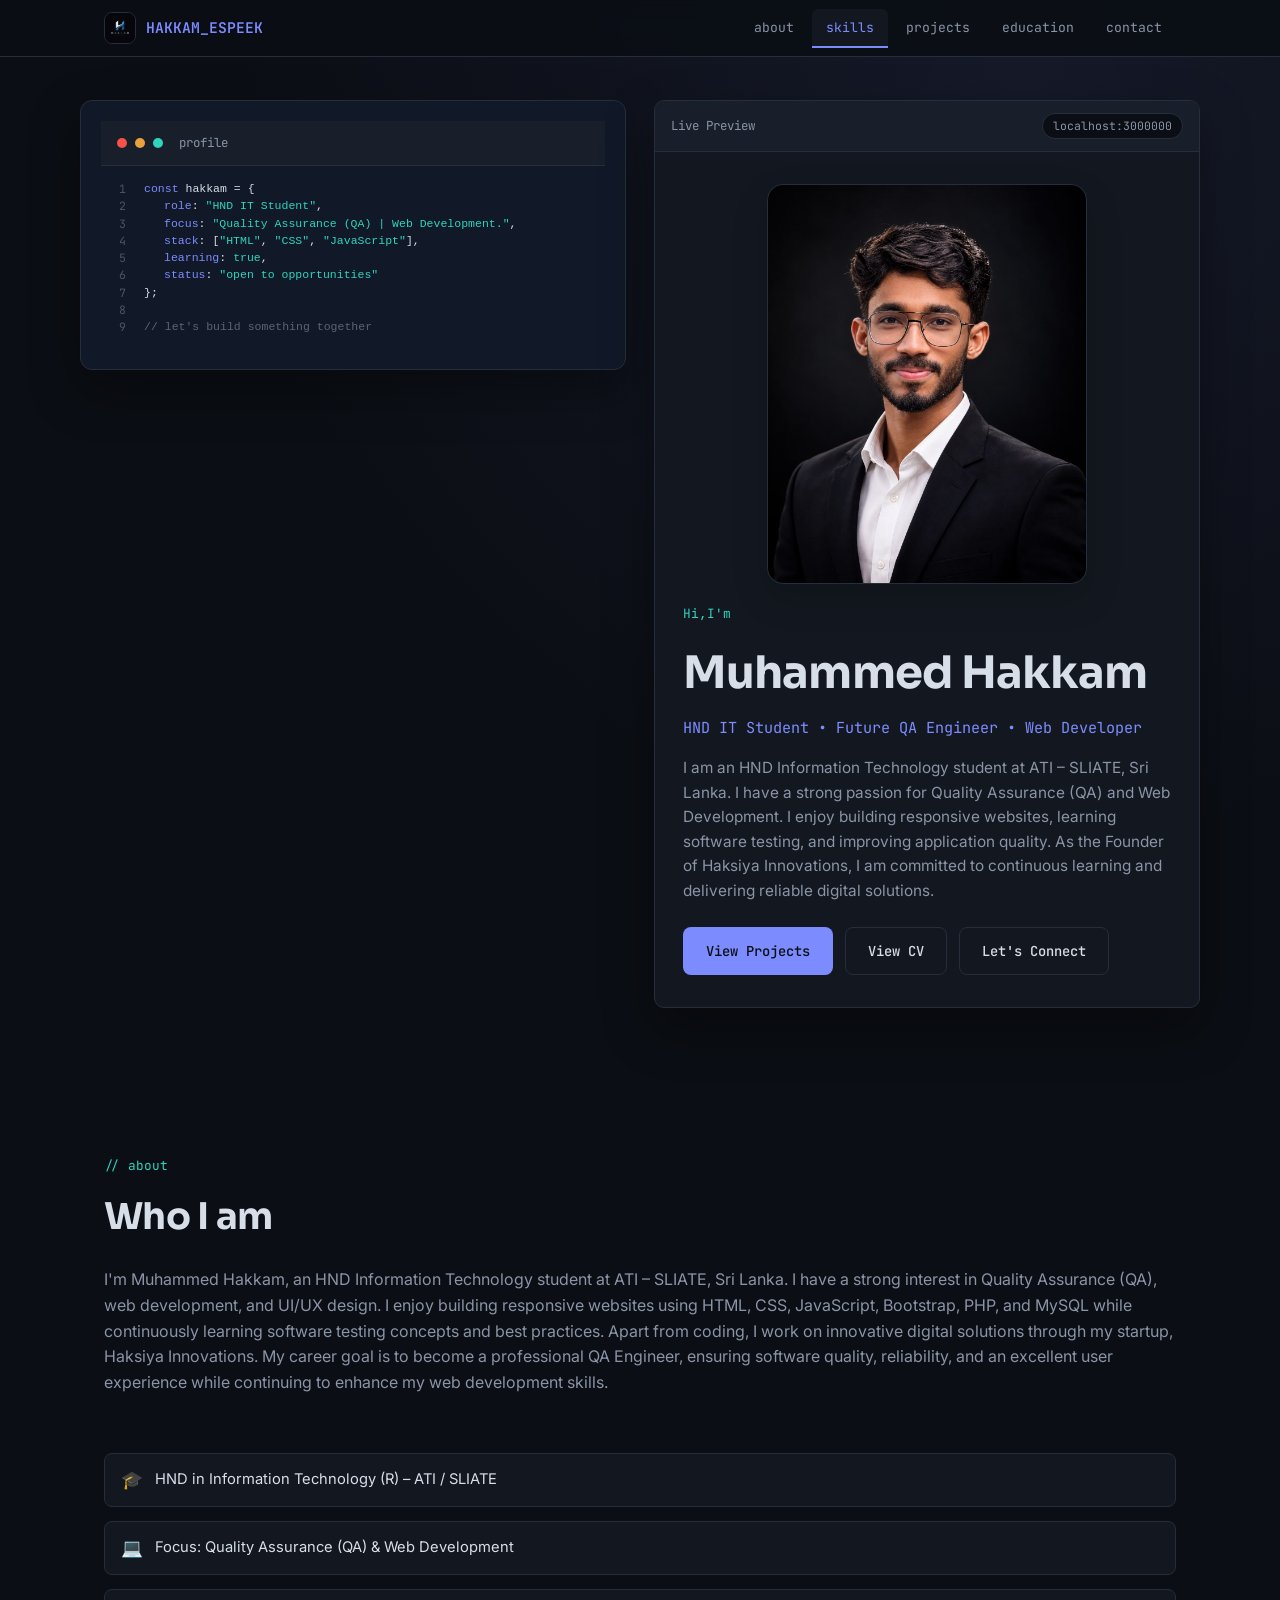
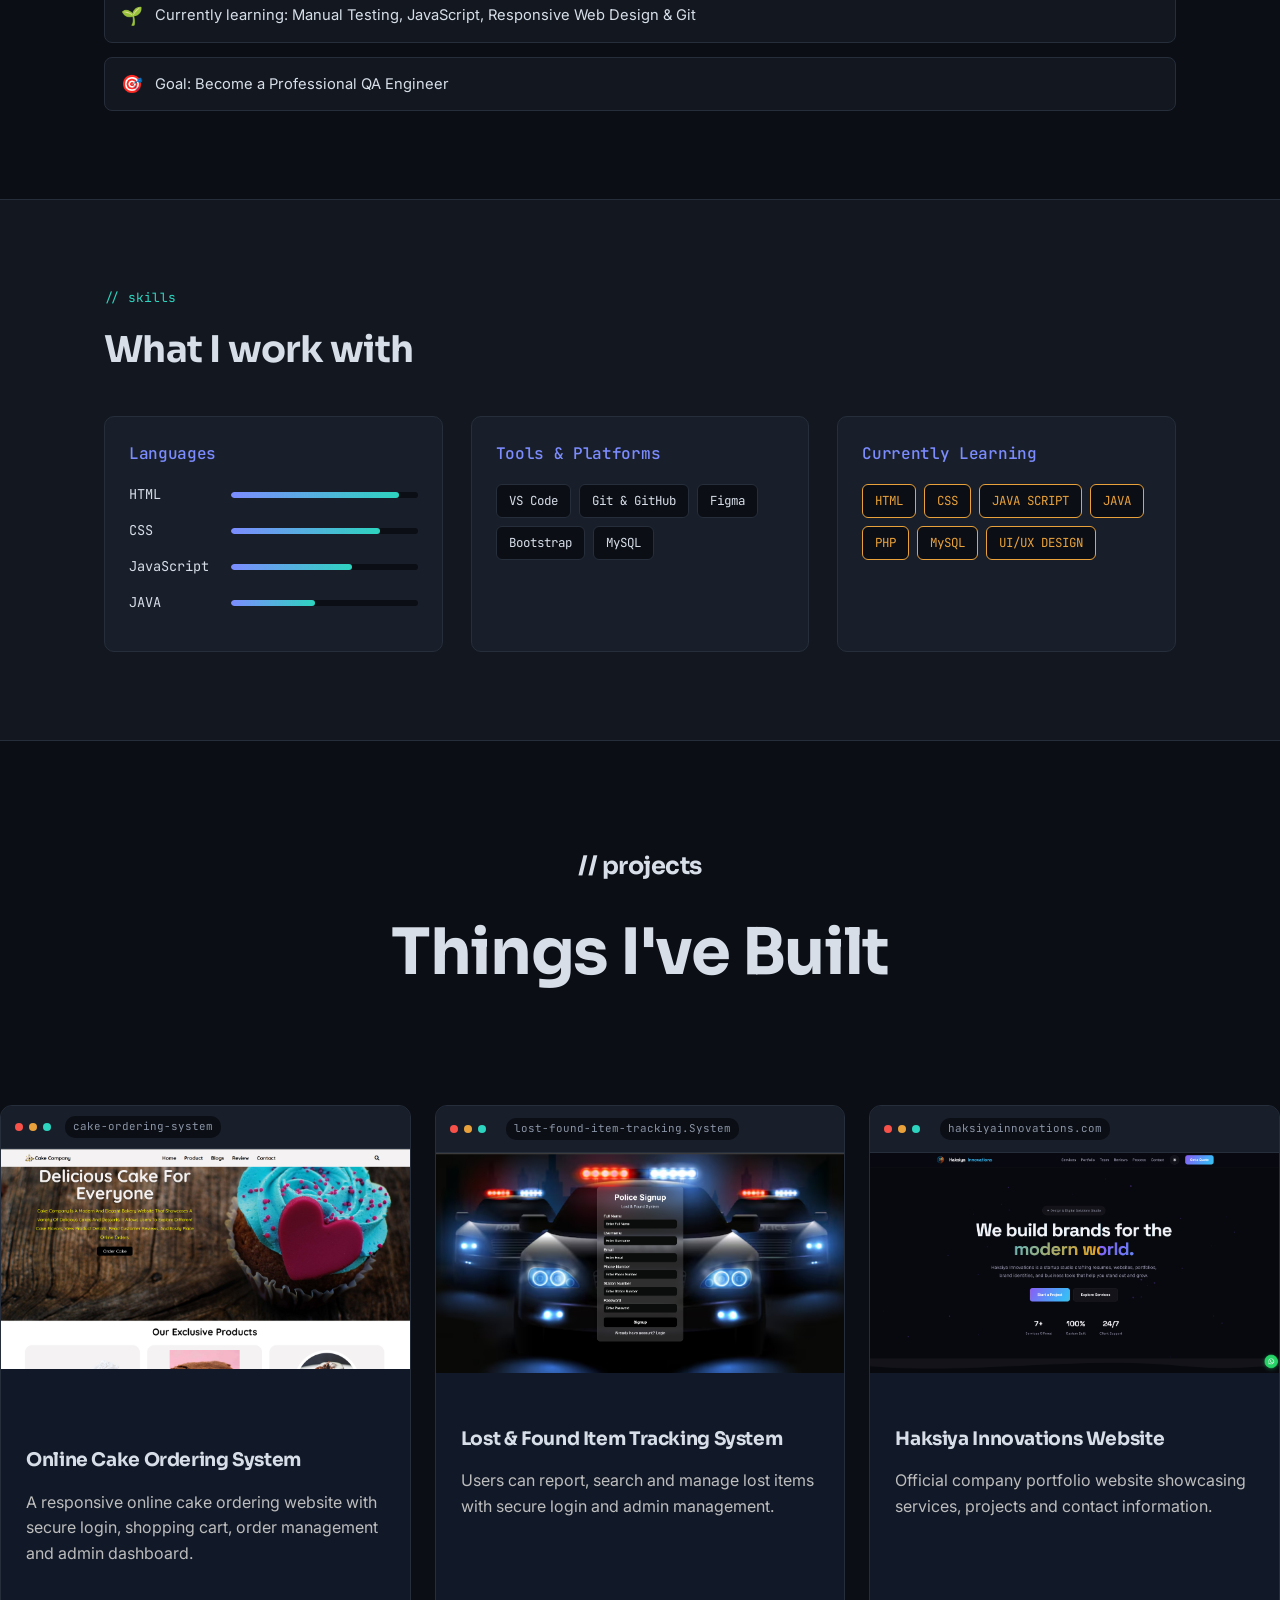
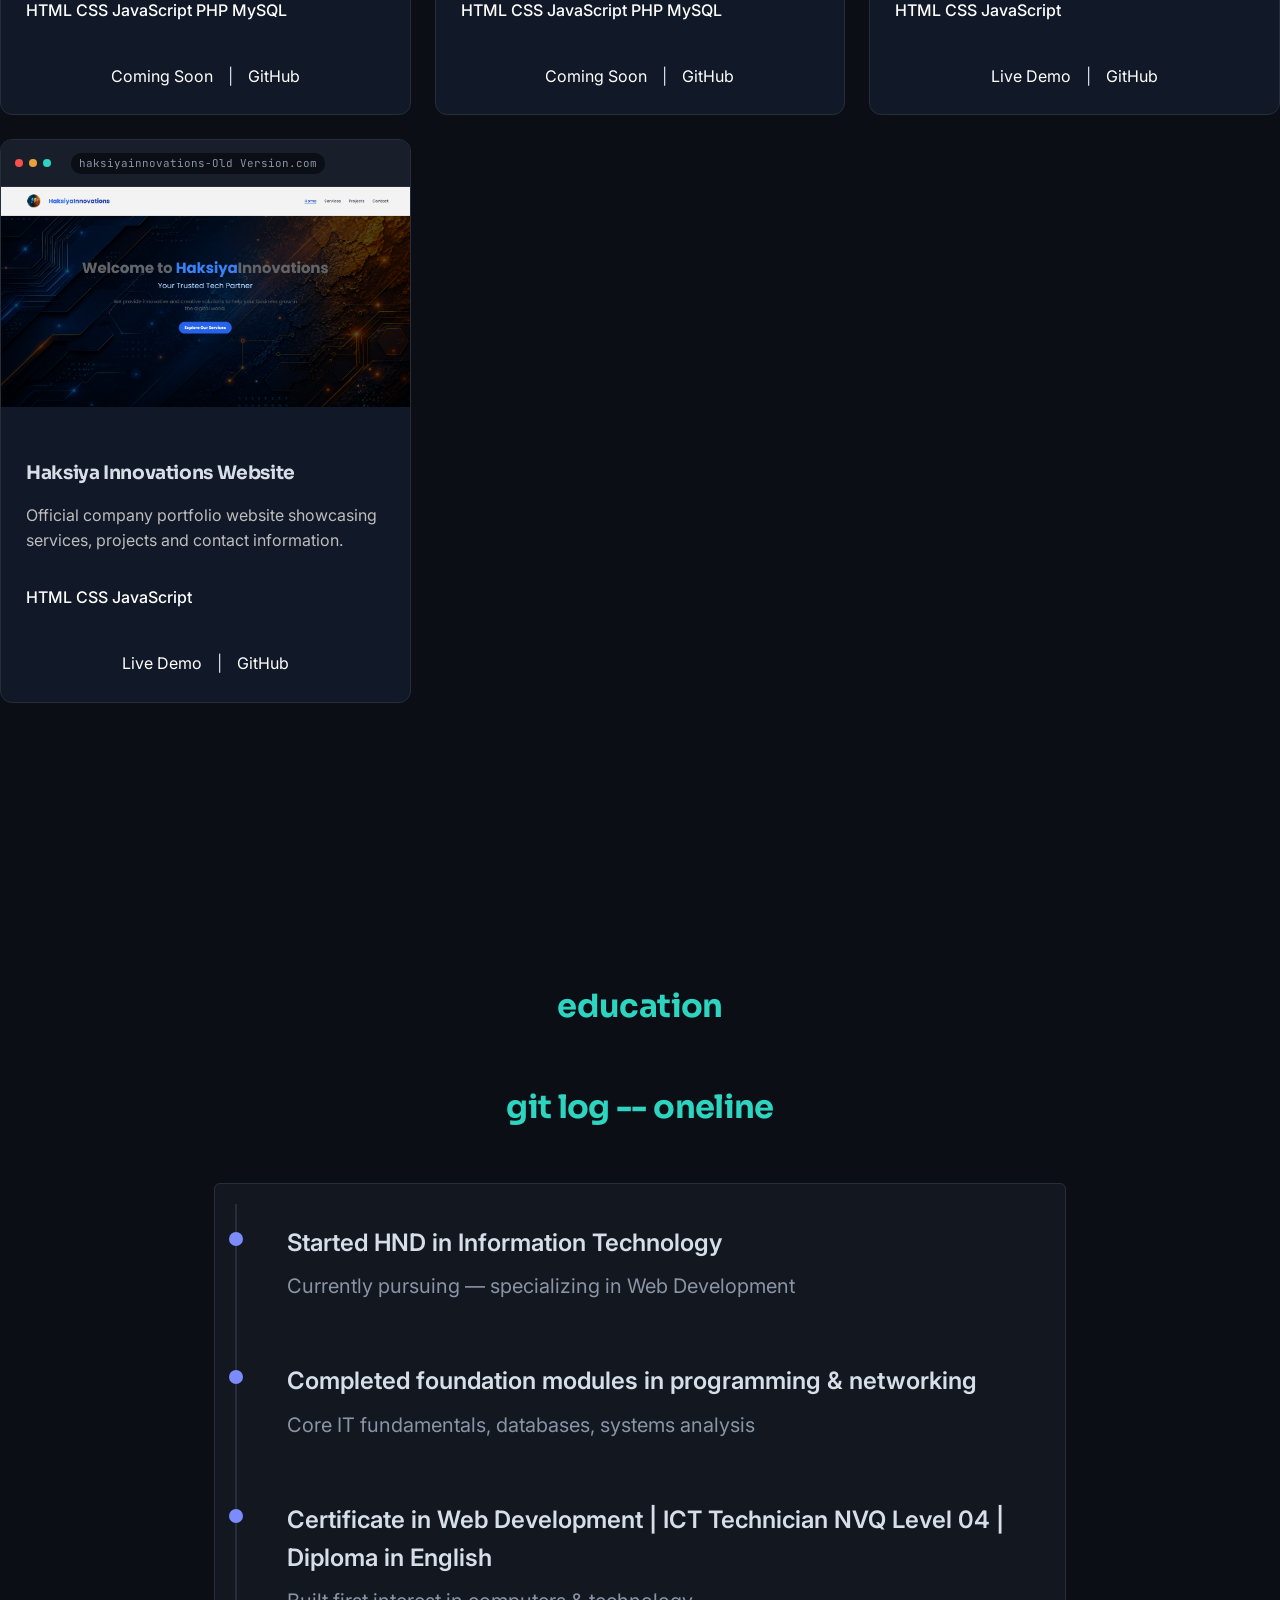
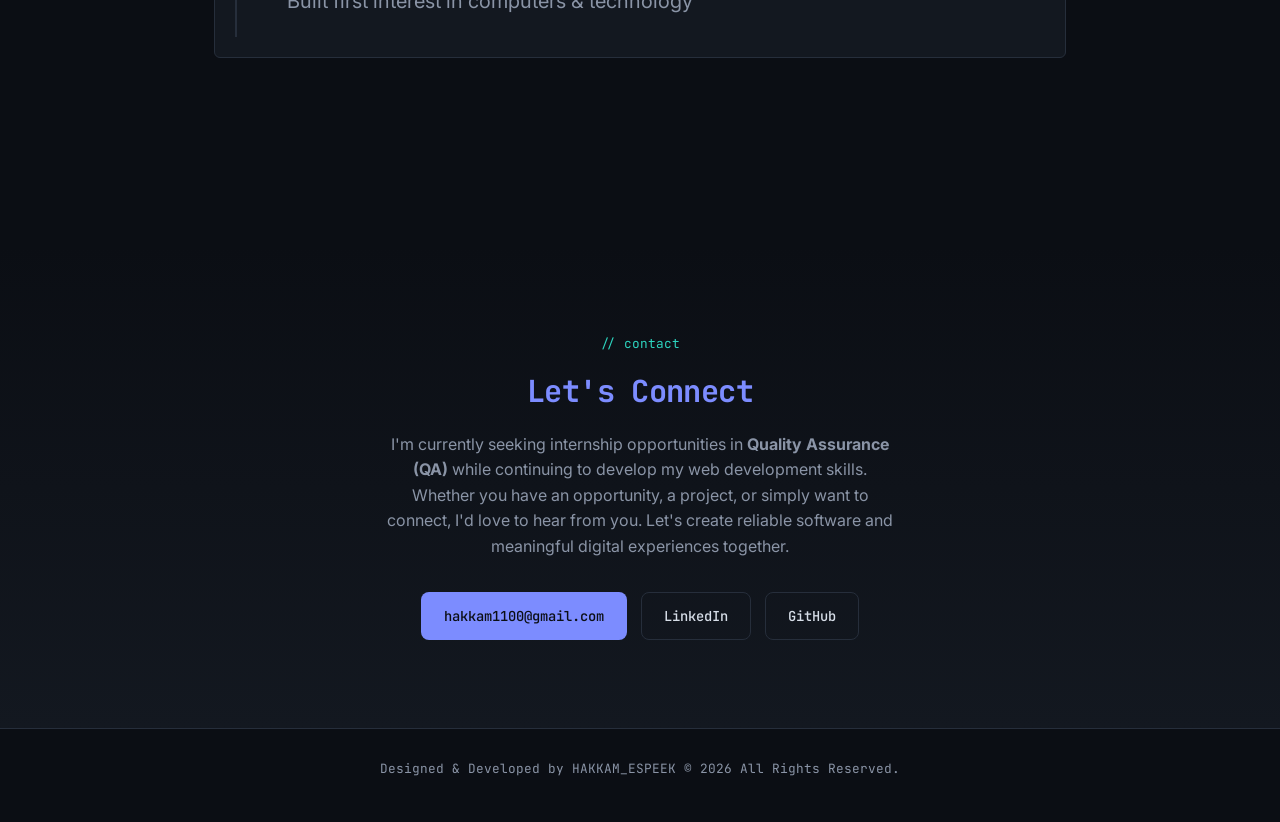
==== index.html @ c5df0219 "link add good" ====
<!DOCTYPE html>
<html lang="en">
<head>
<meta charset="UTF-8">
<meta name="viewport" content="width=device-width, initial-scale=1.0">
<link rel="icon" type="image/png" href="Logo.jpg">
<title>Hakkam — HND IT Student | Web Developer</title>
<link rel="preconnect" href="https://fonts.googleapis.com">
<link href="https://fonts.googleapis.com/css2?family=Sora:wght@500;600;700;800&family=Inter:wght@400;500;600&family=JetBrains+Mono:wght@400;500;600&display=swap" rel="stylesheet">
<link rel="stylesheet" href="style.css">
</head>
<body>

<nav class="tabbar">
  <div class="tabbar-inner">
      <a href="#" class="tabbar-logo" data-tab="HAKKAM_ESPEEK">
        <img src="Logo.jpg" alt="HAKKAM_ESPEEK logo" class="logo-img">
        <span class="logo-text">HAKKAM_ESPEEK</span>
      </a>
    <div class="tabs">
      <a href="#about" class="tab active" data-tab>about</a>
      <a href="#skills" class="tab" data-tab>skills</a>
      <a href="#projects" class="tab" data-tab>projects</a>
      <a href="#education" class="tab" data-tab>education</a>
      <a href="#contact" class="tab" data-tab>contact</a>
    </div>
    <button class="menu-toggle" id="menuToggle" aria-label="Toggle menu" aria-expanded="false">
      <span></span><span></span><span></span>
    </button>
  </div>
</nav>

<header class="hero">
  <div class="hero-inner">
<div class="editor-pane code-editor left">
        <div class="editor-bar">
        <span class="dot red"></span><span class="dot yellow"></span><span class="dot green"></span>
        <span class="editor-filename">profile</span>
      </div>
      <div class="editor-body">
        <div class="gutter" id="gutter"></div>
        <pre class="code" id="codeBlock"></pre>
      </div>
    </div>

    <div class="preview-pane">
      <div class="preview-bar">
        <span class="preview-label">Live Preview</span>
        <span class="preview-url">localhost:3000000</span>
      </div>
      <div class="preview-body">
        <div class="hero-visual">
          <img src="Hakkam.jpeg" alt="Hakkam portfolio preview image">
        </div>
        <p class="eyebrow">Hi,I'm</p>
        <h1>Muhammed Hakkam</h1>

<p class="role">
          HND IT Student • Future QA Engineer • Web Developer
</p>

<p class="hero-sub">
      I am an HND Information Technology student at ATI – SLIATE, Sri Lanka. 
      I have a strong passion for Quality Assurance (QA) and Web Development. 
      I enjoy building responsive websites, learning software testing, and improving application quality. 
      As the Founder of Haksiya Innovations, 
      I am committed to continuous learning and delivering reliable digital solutions.</p>
     
      <div class="hero-actions">
        <a href="#projects" class="btn btn-primary">View Projects</a>
        <a href="CV.html" target="_blank" class="btn btn-ghost">View CV</a>
        <a href="#contact" class="btn btn-ghost">Let's Connect</a>
      </div>
      </div>
    </div>
  </div>
</header>

<section class="about" id="about">
  <div class="section-inner">
    <p class="eyebrow">// about</p>
    <h2>Who I am</h2>
    <div class="about-grid">
        <p class="about-copy">

          I'm Muhammed Hakkam, an HND Information Technology student at ATI – SLIATE, Sri Lanka.
          I have a strong interest in Quality Assurance (QA), web development, and UI/UX design.
          I enjoy building responsive websites using HTML, CSS, JavaScript, Bootstrap, PHP, and MySQL while continuously learning software testing concepts and best practices.
          Apart from coding, I work on innovative digital solutions through my startup, Haksiya Innovations.
          My career goal is to become a professional QA Engineer, ensuring software quality, reliability, and an excellent user experience while continuing to enhance my web development skills.
        </p>
        <br>
      </p>
      <div class="about-highlights">
        <div class="highlight"><span class="hl-icon">🎓</span><span>HND in Information Technology (R) – ATI / SLIATE</span></div>
        <div class="highlight"><span class="hl-icon">💻</span><span>Focus: Quality Assurance (QA) & Web Development</span></div>
        <div class="highlight"><span class="hl-icon">🌱</span><span>Currently learning: Manual Testing, JavaScript, Responsive Web Design & Git</span></div>
        <div class="highlight"><span class="hl-icon">🎯</span><span>Goal: Become a Professional QA Engineer</span></div>
      </div>
    </div>
  </div>
</section>

<section class="skills" id="skills">
  <div class="section-inner">
    <p class="eyebrow">// skills</p>
    <h2>What I work with</h2>
    <div class="skills-grid">
      <div class="skill-card">
        <h3>Languages</h3>
        <div class="skill-row"><span>HTML</span><div class="bar"><div class="fill" style="width:90%"></div></div></div>
        <div class="skill-row"><span>CSS</span><div class="bar"><div class="fill" style="width:80%"></div></div></div>
        <div class="skill-row"><span>JavaScript</span><div class="bar"><div class="fill" style="width:65%"></div></div></div>
        <div class="skill-row"><span>JAVA</span><div class="bar"><div class="fill" style="width:45%"></div></div></div>
      </div>
      <div class="skill-card">
        <h3>Tools &amp; Platforms</h3>
        <div class="tags">
          <span class="tag">VS Code</span>
          <span class="tag">Git &amp; GitHub</span>
          <span class="tag">Figma</span>
          <span class="tag">Bootstrap</span>
          <span class="tag">MySQL</span>
        </div>
      </div>
      <div class="skill-card">
        <h3>Currently Learning</h3>
        <div class="tags">
          <span class="tag learning">HTML</span>
          <span class="tag learning">CSS</span>
          <span class="tag learning">JAVA SCRIPT</span>
          <span class="tag learning">JAVA</span>
          <span class="tag learning">PHP</span>
          <span class="tag learning">MySQL</span>
          <span class="tag learning">UI/UX DESIGN</span>

        </div>
      </div>
    </div>
  </div>
</section>

<section id="projects" class="projects">
    <center>
    <p class="section-tag"><h1>// projects</h1></p>
     <h2 class="section-title">Things I've Built</h2>
     <br>
     <br>
  </center >
    <div class="project-grid">
    
      <!-- Project 1 -->
        
      <div class="project-card">

            <div class="browser">
                <div class="browser-left">
                    <span class="dot red"></span>
                    <span class="dot yellow"></span>
                    <span class="dot green"></span>
                </div>

                <div class="browser-url">
                    cake-ordering-system
                </div>
            </div>

            <div class="project-image">
                <img src="img01.png" alt="Cake Ordering System">
            </div>
            <br>
            <div class="project-content">
                <br>
                <h3>Online Cake Ordering System</h3>

                <p>
                    A responsive online cake ordering website with secure login,
                    shopping cart, order management and admin dashboard.
                </p>

                <div class="tech-stack">
                    <span>HTML</span>
                    <span>CSS</span>
                    <span>JavaScript</span>
                    <span>PHP</span>
                    <span>MySQL</span>
                </div>
                <br>
                <div class="project-buttons">
                    <a href="#">Coming Soon</a> |
                    <a href="https://github.com/codebyhakkam150/Online-Cake-Order-System" target="_blank">GitHub</a>
                </div>

            </div>

        </div>

        <!-- Project 2 -->

        <div class="project-card">

            <div class="browser">
                <div class="browser-left">
                    <span class="dot red"></span>
                    <span class="dot yellow"></span>
                    <span class="dot green"></span>
                </div>
                <br>
                <div class="browser-url">
                    lost-found-item-tracking.System
                </div>
            </div>

            <div class="project-image">
                <img src="img03.png" alt="">
            </div>
              <br>
            <div class="project-content">

                <h3>Lost & Found Item Tracking System</h3>

                <p>
                    Users can report, search and manage lost items with secure
                    login and admin management.
                </p>

                <div class="tech-stack">
                    <span>HTML</span>
                    <span>CSS</span>
                    <span>JavaScript</span>
                    <span>PHP</span>
                    <span>MySQL</span>
                </div>
                <br>
                <div class="project-buttons">
                    <a href="#">Coming Soon</a> |
                    <a href="https://github.com/codebyhakkam150/Lost-and-Found-Online-Tracking-system" target="_blank">GitHub</a>
                </div>

            </div>

        </div>

        <!-- Project 3 -->
        <div class="project-card">

            <div class="browser">
                <div class="browser-left">
                    <span class="dot red"></span>
                    <span class="dot yellow"></span>
                    <span class="dot green"></span>
                </div>
                <br>
                <div class="browser-url">
                    haksiyainnovations.com
                </div>
            </div>

            <div class="project-image">
                <img src="img04.png" alt="">
            </div>
            <br>
            <div class="project-content">

                <h3>Haksiya Innovations Website</h3>

                <p>
                    Official company portfolio website showcasing services,
                    projects and contact information.
                </p>

                <div class="tech-stack">
                    <span>HTML</span>
                    <span>CSS</span>
                    <span>JavaScript</span>
                </div>
                <br>
                <div class="project-buttons">
                    <a href="https://haksiyaoffical.netlify.app/ "target="_blank">Live Demo</a> |
                    <a href="https://github.com/codebyhakkam150/Haksiya_Innovations-update-version" target="_blank">GitHub</a> 
                </div>

            </div>

        </div>

         <!-- Project 4 -->
        <div class="project-card">

            <div class="browser">
                <div class="browser-left">
                    <span class="dot red"></span>
                    <span class="dot yellow"></span>
                    <span class="dot green"></span>
                </div>
                <br>
                <div class="browser-url">
                    haksiyainnovations-Old Version.com
                </div>
            </div>

            <div class="project-image">
                <img src="img02.png" alt="">
            </div>
            <br>
            <div class="project-content">

                <h3>Haksiya Innovations Website</h3>

                <p>
                    Official company portfolio website showcasing services,
                    projects and contact information.
                </p>

                <div class="tech-stack">
                    <span>HTML</span>
                    <span>CSS</span>
                    <span>JavaScript</span>
                </div>
                <br>
                <div class="project-buttons">
                    <a href="https://haksiyaofficialoldversion.netlify.app/ "target="_blank">Live Demo</a> |
                    <a href="https://github.com/codebyhakkam150/Haksiya_Innovations-Old-version" target="_blank">GitHub</a> 
                </div>

            </div>

        </div>

</section>

<section class="education" id="education">
  <div class="section-inner">
    <h2>education</h2>
    <h2>git log -- oneline</h2>
    <div class="commit-log">
      <div class="commit">
        <span class="commit-hash"></span>
        <div class="commit-info">
          <p class="commit-msg">Started HND in Information Technology</p>
          <p class="commit-meta">Currently pursuing — specializing in Web Development</p>
        </div>
      </div>
      <div class="commit">
        <span class="commit-hash"></span>
        <div class="commit-info">
          <p class="commit-msg">Completed foundation modules in programming &amp; networking</p>
          <p class="commit-meta">Core IT fundamentals, databases, systems analysis</p>
        </div>
      </div>
      <div class="commit">
        <span class="commit-hash"></span>
        <div class="commit-info">
          <p class="commit-msg">Certificate in Web Development | ICT Technician NVQ Level 04 | Diploma in English</p>
          <p class="commit-meta">Built first interest in computers &amp; technology</p>
        </div>
      </div>
    </div>
  </div>
</section>

<section class="contact" id="contact">
  <div class="section-inner contact-inner">
    <p class="eyebrow">// contact</p>
    <h2>Let's Connect</h2>
    <p class="contact-sub">
          I'm currently seeking internship opportunities in <strong>Quality Assurance (QA)</strong> while continuing to develop my web development skills. Whether you have an opportunity, a project, or simply want to connect, I'd love to hear from you. Let's create reliable software and meaningful digital experiences together.
</p>
    <div class="contact-links">
      <a href="mailto:hakkam1100@gmail.com" class="btn btn-primary">hakkam1100@gmail.com</a>
      <a href="https://www.linkedin.com/in/hakkam-espeek-310356359/ " class="btn btn-ghost" target="_blank" rel="noopener">LinkedIn</a>
      <a href="https://github.com/codebyhakkam150" class="btn btn-ghost" target="_blank" rel="noopener">GitHub</a>
    </div>
  </div>
</section>

<footer class="footer">
  <p>Designed & Developed by HAKKAM_ESPEEK 
      © 2026 All Rights Reserved.</p>
</footer>

<script src="script.js"></script>
</body>
</html>
---- style.css ----
:root{
  --bg: #0B0E14;
  --surface: #131820;
  --surface-2: #181F2A;
  --border: #262E3B;
  --text: #D7DEE8;
  --text-muted: #8A94A6;
  --accent: #7C8CFF;
  --accent-dim: #6272E0;
  --accent-2: #2DD4BF;
  --warn: #E9A23B;
  --font-display: 'Sora', sans-serif;
  --font-body: 'Inter', sans-serif;
  --font-mono: 'JetBrains Mono', monospace;
  --radius: 10px;
  --max-w: 1120px;
}

*{ box-sizing: border-box; }
html{ scroll-behavior: smooth; }
body{ margin:0; background: var(--bg); color: var(--text); font-family: var(--font-body); line-height: 1.6; -webkit-font-smoothing: antialiased; }

@media (prefers-reduced-motion: reduce){
  html{ scroll-behavior: auto; }
  *{ animation-duration: 0.01ms !important; transition-duration: 0.01ms !important; }
}

a{ color: inherit; }
h1,h2,h3{ font-family: var(--font-display); margin: 0; letter-spacing: -0.02em; }

.container {
    display: flex;
    justify-content: flex-start;
    align-items: flex-start;
    min-height: 200vh;
    padding-top: 30px; /* மேலிருந்து எவ்வளவு gap வேண்டும் என்று மாற்றிக்கொள்ளலாம் */
}
p{ margin: 0 0 1em; }
.section-inner{ max-width: var(--max-w); margin: 0 auto; padding: 88px 24px; }
.eyebrow{ font-family: var(--font-mono); color: var(--accent-2); font-size: 0.8rem; margin: 0 0 12px; }

/* ===== Tab nav ===== */
/*.tabbar{ position: fixed; top:0; left:0; right:0; z-index:100; background: rgba(11,14,20,0.9); backdrop-filter: blur(10px); border-bottom: 1px solid var(--border); }
.tabbar-inner{ max-width: var(--max-w); margin:0 auto; padding: 0 24px; display:flex; align-items:center; gap: 28px; height: 56px; }
.tabbar-logo{ font-family: var(--font-mono); font-weight: 600; color: var(--accent); flex-shrink:0; }
.tabs{ display:flex; gap: 4px; overflow-x: auto; }*/

/* ===== Tab nav ===== */
.tabbar{
    position: fixed;
    top: 0;
    left: 0;
    right: 0;
    z-index: 100;
    background: rgba(11,14,20,0.9);
    backdrop-filter: blur(10px);
    border-bottom: 1px solid var(--border);
}

.tabbar-inner{
    max-width: var(--max-w);
    margin: 0 auto;
    padding: 0 24px;
    display: flex;
    align-items: center;
    justify-content: space-between;
    height: 56px;
}

.tabbar-logo{
    display: flex;
    align-items: center;
    gap: 10px;
    text-decoration: none;
    font-family: var(--font-mono);
    font-weight: 600;
    color: var(--accent);
    flex-shrink: 0;
    transition: color .2s;
}

.tabbar-logo:hover{
    color: var(--text);
}

.logo-img{
    width: 32px;
    height: 32px;
    border-radius: 8px;
    object-fit: cover;
    border: 1px solid var(--border);
}

.logo-text{
    font-size: 0.92rem;
    white-space: nowrap;
}

.tabs{
    display: flex;
    align-items: center;
    gap: 4px;
    margin-left: auto;
    justify-content: flex-end;
    flex: 1;
    overflow-x: auto;
}

.tab{
    font-family: var(--font-mono);
    font-size: 0.82rem;
    color: var(--text-muted);
    text-decoration: none;
    padding: 8px 14px;
    border-radius: 6px 6px 0 0;
    border-bottom: 2px solid transparent;
    white-space: nowrap;
    transition: all .2s;
}

.tab:hover{
    color: var(--text);
    background: var(--surface);
}

.tab.active{
    color: var(--accent);
    border-bottom-color: var(--accent);
    background: var(--surface);
}

.menu-toggle{
    display: none;
    margin-left: auto;
    flex-direction: column;
    gap: 5px;
    background: none;
    border: none;
    cursor: pointer;
}

.menu-toggle span{
    width: 20px;
    height: 2px;
    background: var(--text);
    border-radius: 2px;
}

.tab{
  font-family: var(--font-mono); font-size: 0.82rem; color: var(--text-muted);
  text-decoration: none; padding: 8px 14px; border-radius: 6px 6px 0 0;
  border-bottom: 2px solid transparent; white-space: nowrap; transition: all 0.2s;
}
.tab:hover{ color: var(--text); background: var(--surface); }
.tab.active{ color: var(--accent); border-bottom-color: var(--accent); background: var(--surface); }
.menu-toggle{ display:none; margin-left:auto; flex-direction:column; gap:5px; background:none; border:none; cursor:pointer; }
.menu-toggle span{ width:20px; height:2px; background: var(--text); border-radius:2px; }

/* ===== Hero split editor/preview ===== */
.hero{ min-height: 100vh; display:flex; align-items:start; padding: 100px 24px 60px;
  background: radial-gradient(ellipse at 80% 10%, rgba(124,140,255,0.09), transparent 55%), var(--bg); }
.hero-inner{
    max-width: var(--max-w);
    margin: 0 auto;
    display: grid;
    grid-template-columns: 1fr 1fr;   /* இத மட்டும் change */
    gap: 28px;
    align-items: start;
}

.editor-pane, .preview-pane{ background: var(--surface); border:1px solid var(--border); border-radius: var(--radius); overflow:hidden; box-shadow: 0 20px 50px rgba(0,0,0,0.35); display:flex; flex-direction:column; }
.editor-bar, .preview-bar{ display:flex; align-items:center; gap:8px; padding: 12px 16px; background: var(--surface-2); border-bottom: 1px solid var(--border); }
.editor-bar .dot{ width:10px; height:10px; border-radius:50%; }
.dot.red{ background:#f85149; } .dot.yellow{ background:#e9a23b; } .dot.green{ background:#2dd4bf; }
.editor-filename{ margin-left:8px; font-family: var(--font-mono); font-size:0.78rem; color: var(--text-muted); }

.code-editor {
    width: 100%;
    /* max-width: 800px; */
    height: fit-content;
    min-height: 220px;
    padding: 20px;
    overflow: auto;
    border-radius: 12px;
    background: #111827;
}
.editor-body{ display:flex; font-family: var(--font-mono); font-size: 0.72rem; padding: 14px 0; }
.gutter{ padding: 0 12px 0 18px; color: #4A5568; text-align:right; user-select:none; line-height: 1.5; white-space:pre; }
.code{ margin:0; padding: 0 18px 0 6px; white-space: pre-wrap; line-height: 1.5; flex:1; }
.code .key{ color: #7C8CFF; } .code .str{ color: #2DD4BF; } .code .punct{ color: var(--text-muted); } .code .comment{ color:#5c6474; }

.preview-bar{ justify-content: space-between; }
.preview-label{ font-family: var(--font-mono); font-size:0.78rem; color: var(--text-muted); }
.preview-url{ font-family: var(--font-mono); font-size:0.72rem; color: var(--text-muted); background: var(--bg); padding:3px 10px; border-radius:20px; border:1px solid var(--border); }
.preview-body{ padding: 32px 28px; display:flex; flex-direction:column; justify-content:center; flex:1; }
.hero-visual{ margin-bottom: 20px; border: 1px solid var(--border); border-radius: 16px; overflow: hidden; background: linear-gradient(135deg, rgba(124,140,255,0.12), rgba(45,212,191,0.08)); box-shadow: 0 15px 35px rgba(0,0,0,0.18); max-width: 320px; margin-left: auto; margin-right: auto; }
.hero-visual img{ width: 100%; display:block; height: auto; object-fit: contain; object-position: center; border-radius: 14px; }
.preview-body h1{ font-size: clamp(2rem, 4vw, 2.8rem); margin: 2px 0 6px; }
.role{ font-family: var(--font-mono); color: var(--accent); font-size: 0.95rem; margin-bottom: 16px; }
.hero-sub{ color: var(--text-muted); font-size: 0.96rem; }
.hero-actions{ display:flex; gap:12px; margin-top: 8px; flex-wrap: wrap; }

.btn{ display:inline-flex; align-items:center; padding: 12px 22px; border-radius: 8px; text-decoration:none; font-family: var(--font-mono); font-size: 0.86rem; font-weight:500; transition: all 0.2s; border:1px solid transparent; cursor:pointer; }
.btn-primary{ background: var(--accent); color: #0B0E14; }
.btn-primary:hover{ background: var(--accent-dim); transform: translateY(-1px); }
.btn-ghost{ border-color: var(--border); color: var(--text); }
.btn-ghost:hover{ border-color: var(--accent); color: var(--accent); }

/* ===== About ===== */
/*.about-grid{ display:grid; grid-template-columns: 1.2fr 1fr; gap: 56px; align-items:start; }*/
.about-highlights{
    display:flex;
    flex-direction:column;
    gap:16px;
}


.highlight{

    background:
    linear-gradient(
    145deg,
    rgba(124,140,255,0.08),
    rgba(45,212,191,0.04)
    );

    border:1px solid var(--border);

    padding:16px 20px;

    border-radius:14px;

    transition:.3s;

}


.highlight:hover{

    transform:translateX(8px);

    border-color:var(--accent);

}
.about h2{ font-size: clamp(1.8rem,3vw,2.3rem); margin-bottom: 20px; }
.about-copy{ color: var(--text-muted); }
.about-highlights{ display:flex; flex-direction:column; gap:14px; }
.highlight{ display:flex; align-items:center; gap:12px; background: var(--surface); border:1px solid var(--border); border-radius:8px; padding: 12px 16px; font-size:0.92rem; }
.hl-icon{ font-size:1.1rem; }

/* ===== Skills ===== */
.skills{ background: var(--surface); border-top:1px solid var(--border); border-bottom:1px solid var(--border); }
.skills h2{ font-size: clamp(1.8rem,3vw,2.3rem); margin-bottom: 36px; }
.skills-grid{ display:grid; grid-template-columns: repeat(3, 1fr); gap: 28px; }
.skill-card{ background: var(--surface-2); border:1px solid var(--border); border-radius: var(--radius); padding: 24px; }
.skill-card h3{ font-size: 1rem; color: var(--accent); margin-bottom:18px; font-family: var(--font-mono); font-weight:500; }
.skill-row{ display:flex; align-items:center; gap: 12px; margin-bottom: 14px; font-size: 0.85rem; }
.skill-row span{ width: 90px; flex-shrink:0; font-family: var(--font-mono); }
.bar{ flex:1; height:6px; background: var(--bg); border-radius: 4px; overflow:hidden; }
.fill{ height:100%; background: linear-gradient(90deg, var(--accent), var(--accent-2)); border-radius:4px; }
.tags{ display:flex; flex-wrap:wrap; gap:8px; }
.tag{ font-family: var(--font-mono); font-size:0.78rem; background: var(--bg); border:1px solid var(--border); padding:6px 12px; border-radius:6px; }
.tag.learning{ border-color: var(--warn); color: var(--warn); }

/* ===== Projects ===== */
/*.projects h2{ font-size: clamp(1.8rem,3vw,2.3rem); margin-bottom: 36px; }
.project-grid{ display:grid; grid-template-columns: repeat(3,1fr); gap: 24px; }
.project-card{ background: var(--surface); border:1px solid var(--border); border-radius: var(--radius); overflow:hidden; display:flex; flex-direction:column; transition: transform 0.25s ease, border-color 0.25s; }
.project-card:hover{ transform: translateY(-4px); border-color: var(--accent); }*/

/* ===== Projects ===== */

.projects{
    padding: 90px 0;
}

.projects .section-inner{
    max-width: 1120px;
    margin: 0 auto;
    padding: 0 24px;
    display: flex;
    flex-direction: column;
    align-items: center;
    text-align: center;
}

.projects .eyebrow{
    display: block;
    width: 100%;
    text-align: center;
    font-family: var(--font-mono);
    color: var(--accent);
    font-size: 1rem;
    margin-bottom: 20px;
}

.projects h2{
    font-size: clamp(2.5rem,5vw,4.5rem);
    font-weight: 700;
    margin-bottom: 50px;
    text-align: center;
}

.project-grid{
    width: 100%;
    display: grid;
    grid-template-columns: repeat(3,1fr);
    gap: 24px;
}

.project-card{
    background: var(--surface);
    border:1px solid var(--border);
    border-radius: var(--radius);
    overflow:hidden;
    display:flex;
    flex-direction:column;
    transition:.3s;
}

.project-card:hover{
    transform: translateY(-5px);
    border-color: var(--accent);
}

.project-image{
    width:100%;
    height:20px;
    overflow:hidden;
}

.project-image img{
    width:100%;
    height:100%;
    object-fit:cover;
    display:block;
}

.project-content{
    display:flex;
    flex-direction:column;
    flex:2;
    padding:20px;
}

.project-content h3{
    margin-bottom:12px;
}

.project-content p{
    color:var(--text-muted);
    flex:1;
}

.project-buttons{
    margin-top:20px;
    display:flex;
    justify-content:center;
    gap:10px;
}

@media (max-width:900px){

.project-grid{
    grid-template-columns:1fr;
}

.projects h4{
    font-size:2.5rem;
}

.hero-visual{
    max-width: 260px;
}

.hero-visual img{
    height: auto;
}

}

@media (max-width:600px){
    .preview-body{ padding: 24px 18px; }

.hero-visual{
        max-width: 220px;
        border-radius: 12px;
    }

.hero-visual img{
        height: auto;
    }
}

/* Matches index.html: .browser / .browser-left */
.browser{ display:flex; align-items:center; gap:6px; padding:10px 14px; background: var(--surface-2); border-bottom:1px solid var(--border); }
.browser-left{ display:flex; align-items:center; gap:6px; }
.browser .dot{ width:8px; height:8px; border-radius:50%; }
.browser-url{ margin-left:8px; font-family: var(--font-mono); font-size:0.68rem; color: var(--text-muted); background: var(--bg); padding:2px 8px; border-radius: 10px; }


/* ===========================
   Projects Section
=========================== */

.projects-section {
    width: 100%;
    padding: 60px 30px;
}

.projects-container {
    width: 100%;
    max-width: 1600px;
    margin: 0 auto;
}

/* ===========================
   Projects Grid
=========================== */

.projects-grid {
    display: grid;
    grid-template-columns: repeat(3, 1fr);
    gap: 30px;
    width: 100%;
}

/* ===========================
   Project Card
=========================== */

.project-card {
    display: flex;
    flex-direction: column;
    height: 100%;
    background: #111827;
    border-radius: 12px;
    overflow: hidden;
    transition: 0.3s ease;
}

.project-card:hover {
    transform: translateY(-8px);
}

/* ===========================
   Project Image
=========================== */

.project-image {
    width: 100%;
    height: 220px;
    overflow: hidden;
    background: #181F2A;
}

.project-image img {
    width: 100%;
    height: 100%;
    object-fit: cover; 
    display: block;
}

/* ===========================
   Project Content
=========================== */

.project-content{
    display: flex;
    flex-direction: column;
    flex: 1;
    padding: 25px; 
}

.project-content h3 {
    margin-bottom: 15px;
}

.project-content p {
    flex: 1;
    line-height: 1.6;
    color: #bdbdbd;
}

.tech-stack {
    margin: 15px 0;
    color: white;
    font-weight: 500;
}

/* ===========================
   Buttons
=========================== */

.project-buttons {
    margin-top: auto;
    display: flex;
    justify-content: center;
    gap: 15px;
}

.project-buttons a {
    color: white;
    text-decoration: none;
    transition: 0.3s;
}

.project-buttons a:hover {
    color: #000610;
}

/* ===========================
   Responsive
=========================== */

@media (max-width: 992px) {
    .projects-grid {
        grid-template-columns: repeat(2, 1fr);
    }
}

@media (max-width: 768px) {
    .projects-grid {
        grid-template-columns: 1fr;
    }

    .projects-section {
        padding: 40px 20px;
    }
}
.thumb-1{ background: linear-gradient(135deg, #7C8CFF33, #2DD4BF22); }
.thumb-2{ background: linear-gradient(135deg, #E9A23B33, #7C8CFF22); }
.thumb-3{ background: linear-gradient(135deg, #2DD4BF33, #E9A23B22); }
.project-info{ padding: 18px 20px 22px; flex:1; display:flex; flex-direction:column; }
.project-info h3{ font-size: 1.05rem; margin-bottom: 8px; }
.project-info p{ color: var(--text-muted); font-size: 0.86rem; flex:1; }
.project-tags{ display:flex; gap:6px; flex-wrap:wrap; margin-bottom: 14px; }
.project-tags span{ font-family: var(--font-mono); font-size:0.68rem; color: var(--text-muted); border:1px solid var(--border); padding:3px 9px; border-radius:5px; }
.project-links{ display:flex; gap:10px; }
.link-btn{ font-family: var(--font-mono); font-size: 0.78rem; text-decoration:none; color: var(--accent); border:1px solid var(--accent); padding: 7px 14px; border-radius:6px; transition: all 0.2s; }
.link-btn:hover{ background: var(--accent); color: #0B0E14; }
.link-btn.ghost{ color: var(--text-muted); border-color: var(--border); }
.link-btn.ghost:hover{ border-color: var(--text); color: var(--text); background: transparent; }

/* ===== Education / commit log ===== */
/*.education h2{ font-family: var(--font-mono); font-size: clamp(1.4rem,3vw,1.9rem); margin-bottom: 32px; color: var(--accent-2); }
.commit-log{ display:flex; flex-direction:column; }
.commit{ display:flex; gap:20px; padding: 18px 0; border-left: 2px solid var(--border); padding-left: 24px; position:relative; }
.commit::before{ content:''; position:absolute; left:-7px; top: 24px; width:12px; height:12px; border-radius:50%; background: var(--accent); border: 2px solid var(--bg); }
.commit-hash{ font-family: var(--font-mono); color: var(--warn); font-size:0.82rem; flex-shrink:0; padding-top:1px; }
.commit-msg{ font-weight:500; margin-bottom:4px; }
.commit-meta{ color: var(--text-muted); font-size: 0.85rem; margin:0; }*/

/* ===== Education ===== */

.education{
    padding:100px 0;
}

.education .section-inner{
    max-width:900px;
    margin:0 auto;
    text-align:center;
}

.education h2{
    font-size:2rem;
    margin-bottom:50px;
    color:var(--accent-2);
}

.commit-log{
    max-width:1000px;
    margin:0 auto;
    background:var(--surface);
    border:1px solid var(--border);
    border-radius:6px;
    padding:20px;
    text-align:left;
}

.commit{
    display:flex;
    gap:20px;
    padding:20px 0;
    border-left:2px solid var(--border);
    padding-left:30px;
    position:relative;
}

.commit:last-child{
    padding-bottom:0;
}

.commit::before{
    content:"";
    position:absolute;
    left:-8px;
    top:28px;
    width:14px;
    height:14px;
    border-radius:50%;
    background:var(--accent);
}

.commit-msg{
    font-size:24px;
    font-weight:600;
    margin-bottom:8px;
}

.commit-meta{
    color:var(--text-muted);
    font-size:20px;
}

/* ===== Contact ===== */
.contact{ background: linear-gradient(180deg, var(--bg), var(--surface)); }
.contact-inner{ text-align:center; }
.contact h2{ font-family: var(--font-mono); font-size: clamp(1.3rem,3vw,1.9rem); color: var(--accent); margin-bottom: 16px; }
.contact-sub{ color: var(--text-muted); max-width: 52ch; margin: 0 auto 32px; }
.contact-links{ display:flex; gap:14px; justify-content:center; flex-wrap:wrap; }

.footer{ text-align:center; padding: 30px 24px; color: var(--text-muted); font-size:0.8rem; font-family: var(--font-mono); border-top:1px solid var(--border); }

/* ===== Responsive ===== */
@media (max-width: 900px){
  .hero-inner{ grid-template-columns: 1fr; }
  .about-grid{ grid-template-columns: 1fr; }
  .skills-grid{ grid-template-columns: 1fr; }
  .project-grid{ grid-template-columns: 1fr; }
  .tabs{ position: absolute; top: 56px; left:0; right:0; background: var(--bg); border-bottom:1px solid var(--border); flex-direction:column; padding: 12px 24px; display:none; }
  .tabs.open{ display:flex; }
  .menu-toggle{ display:flex; }
}
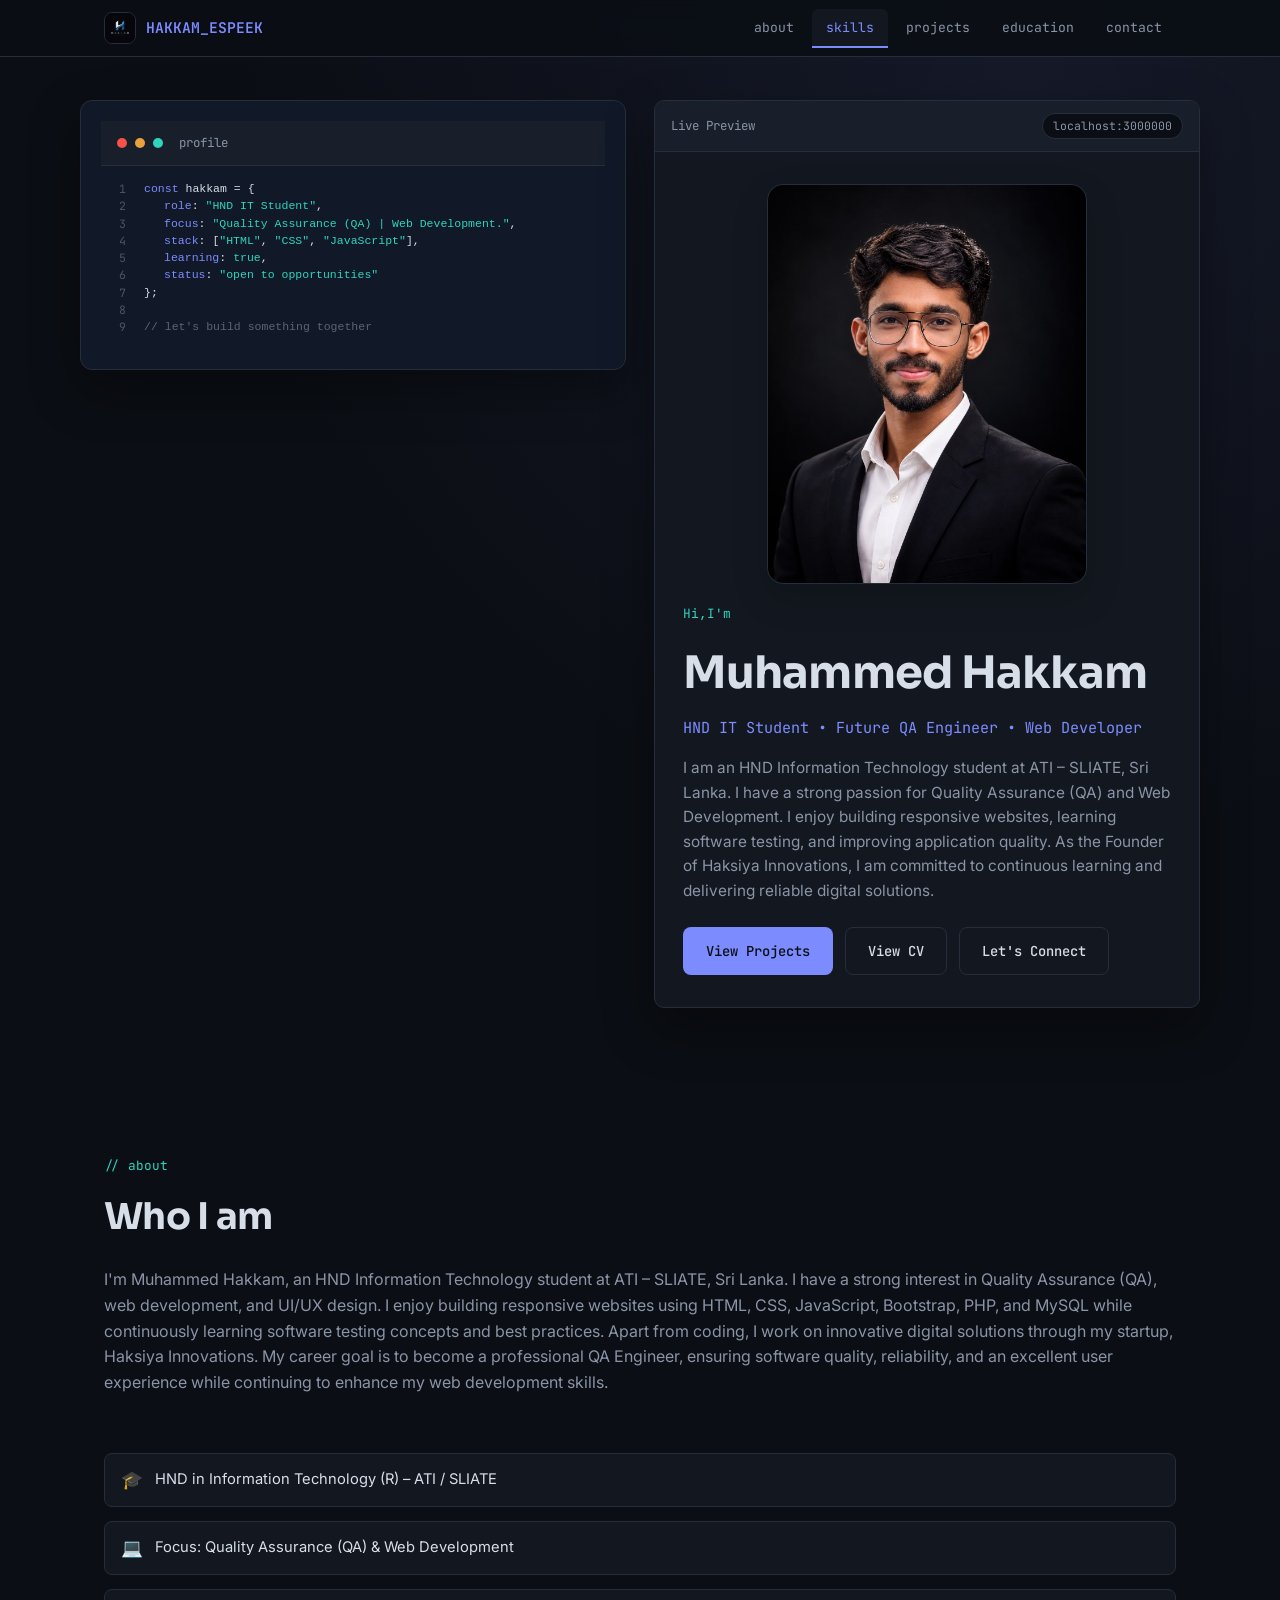
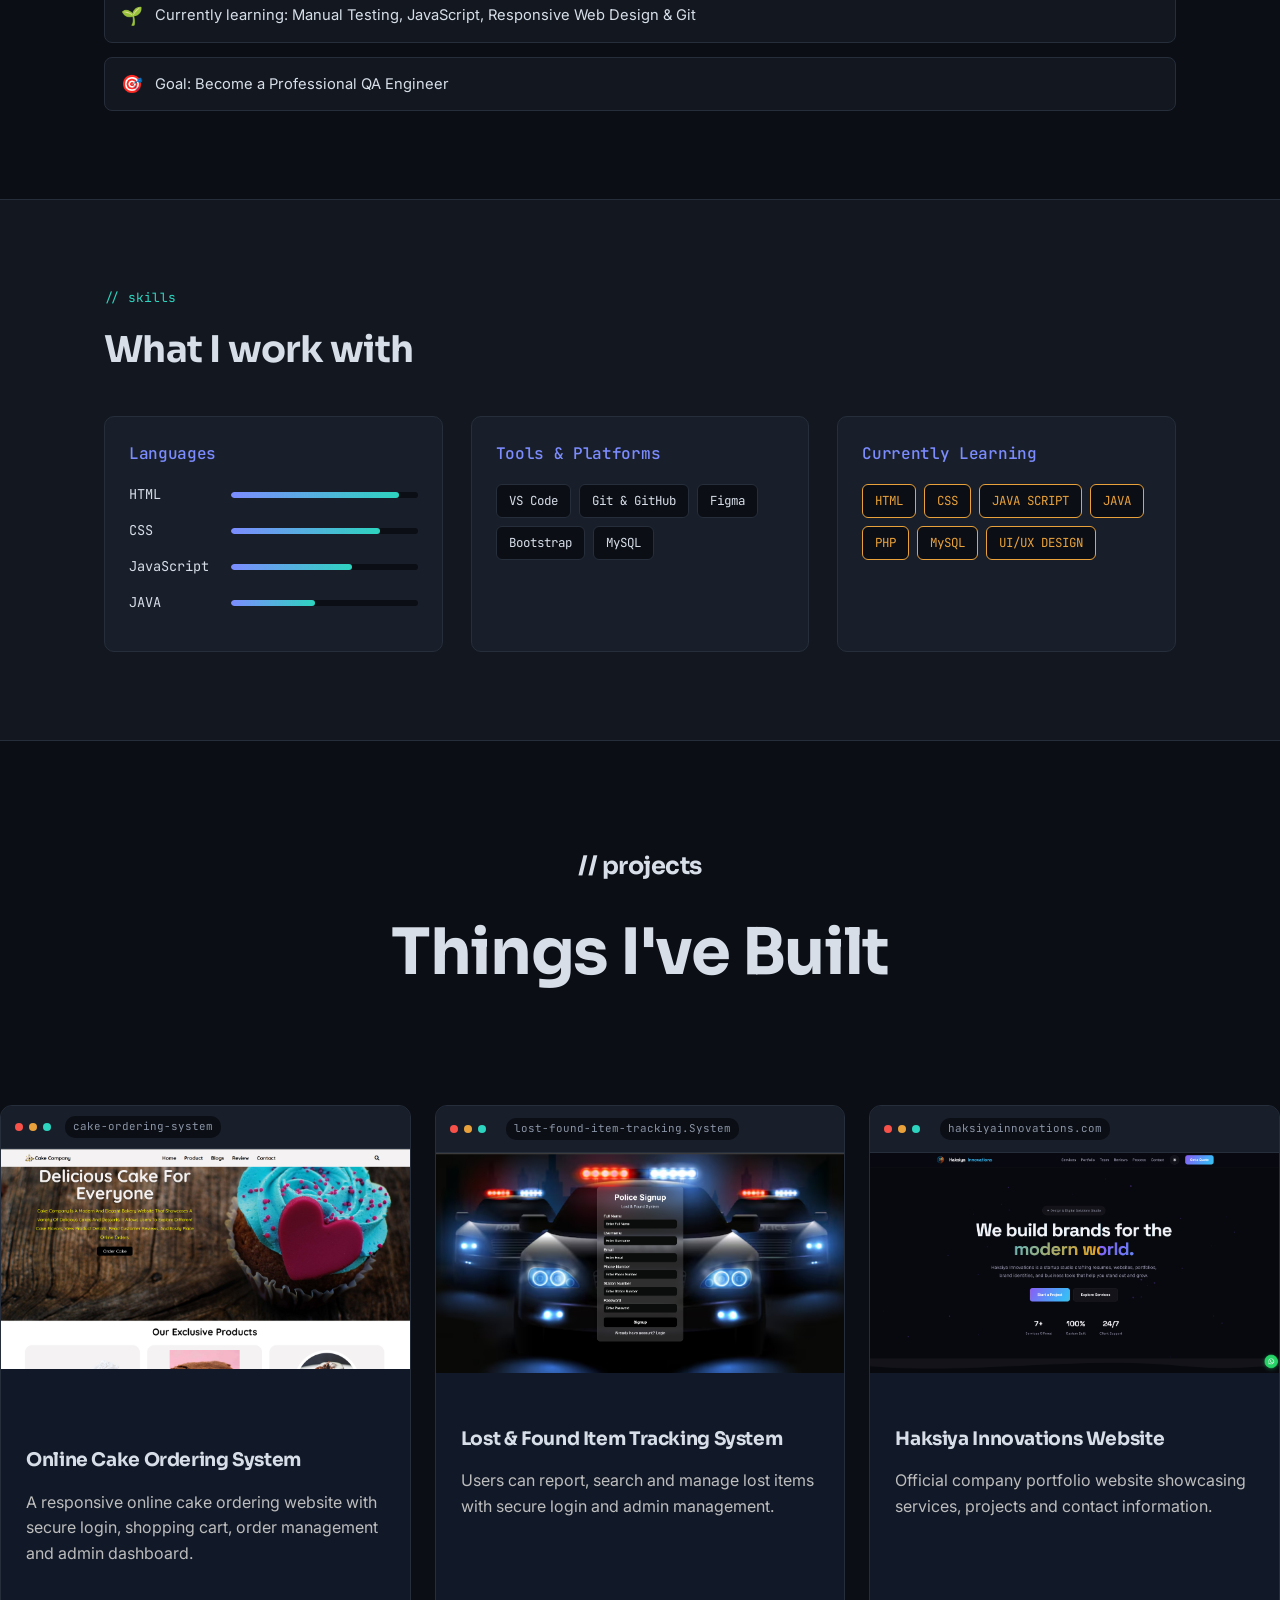
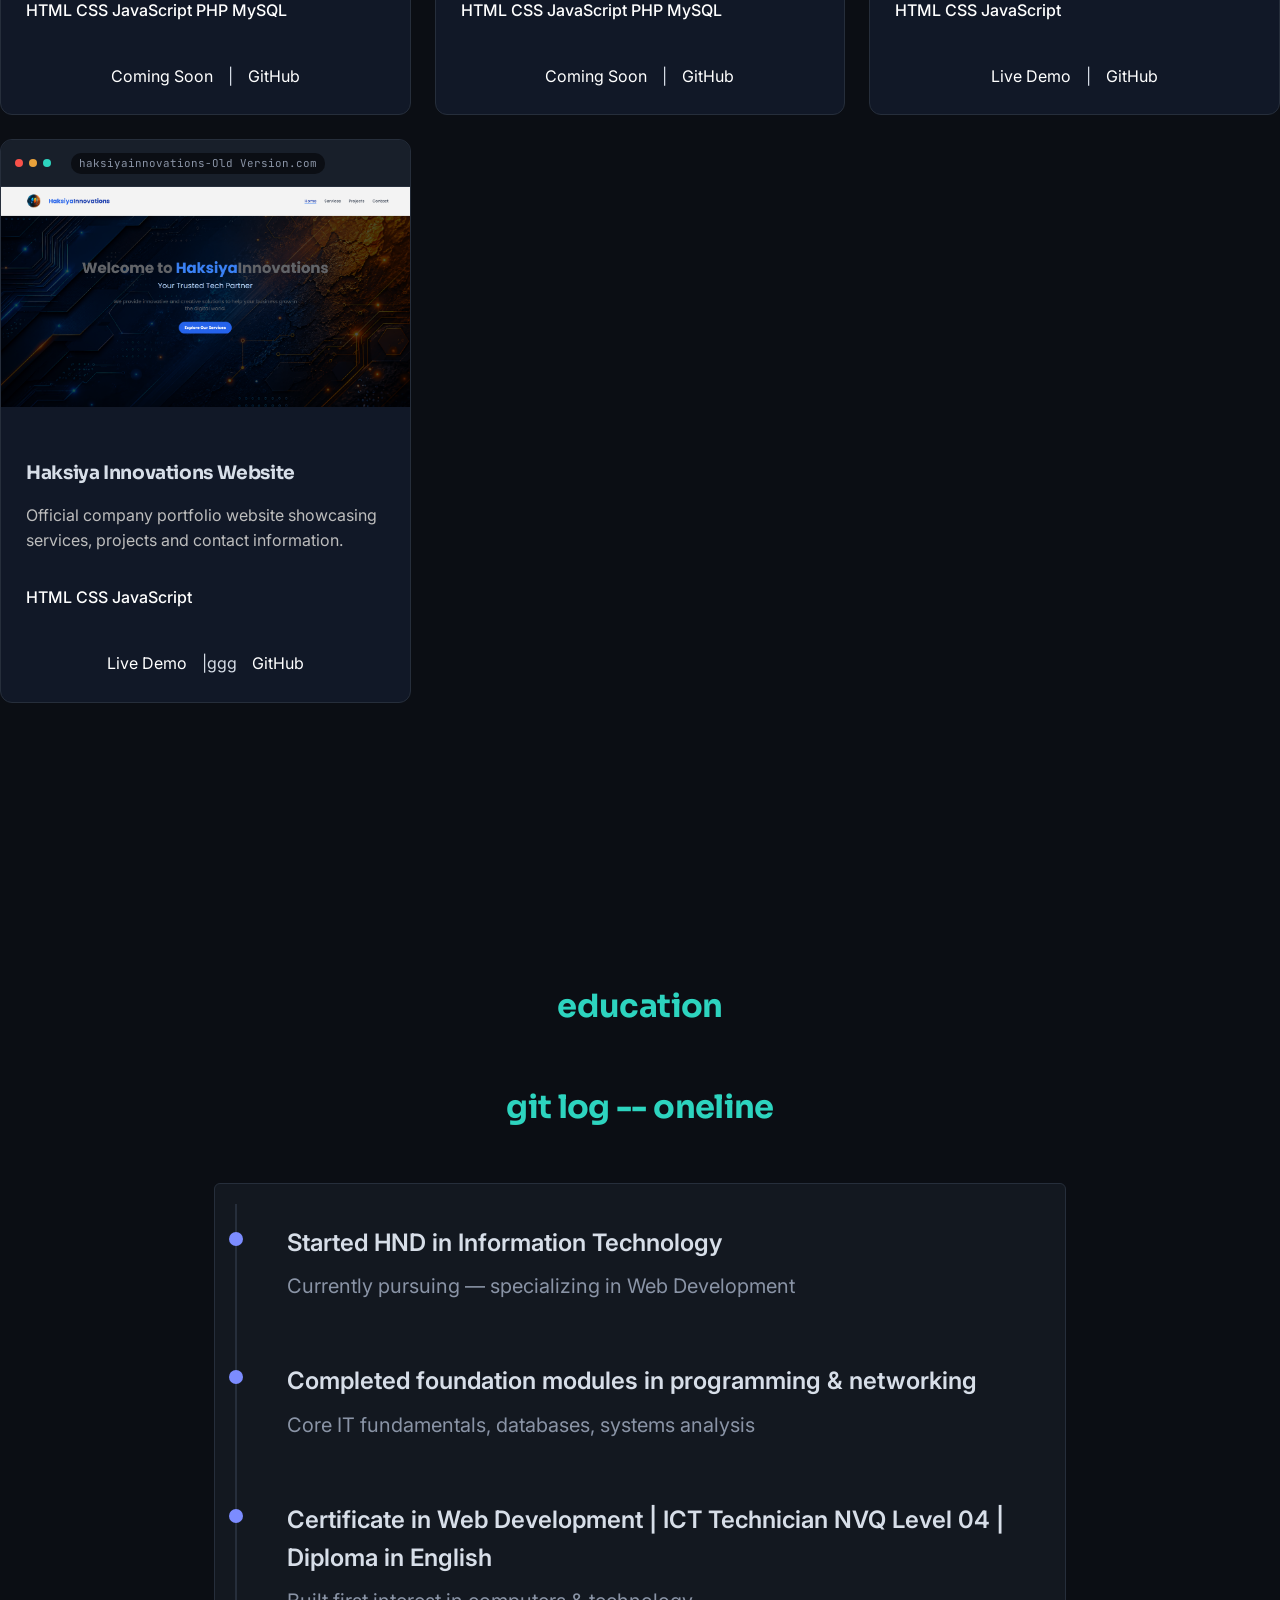
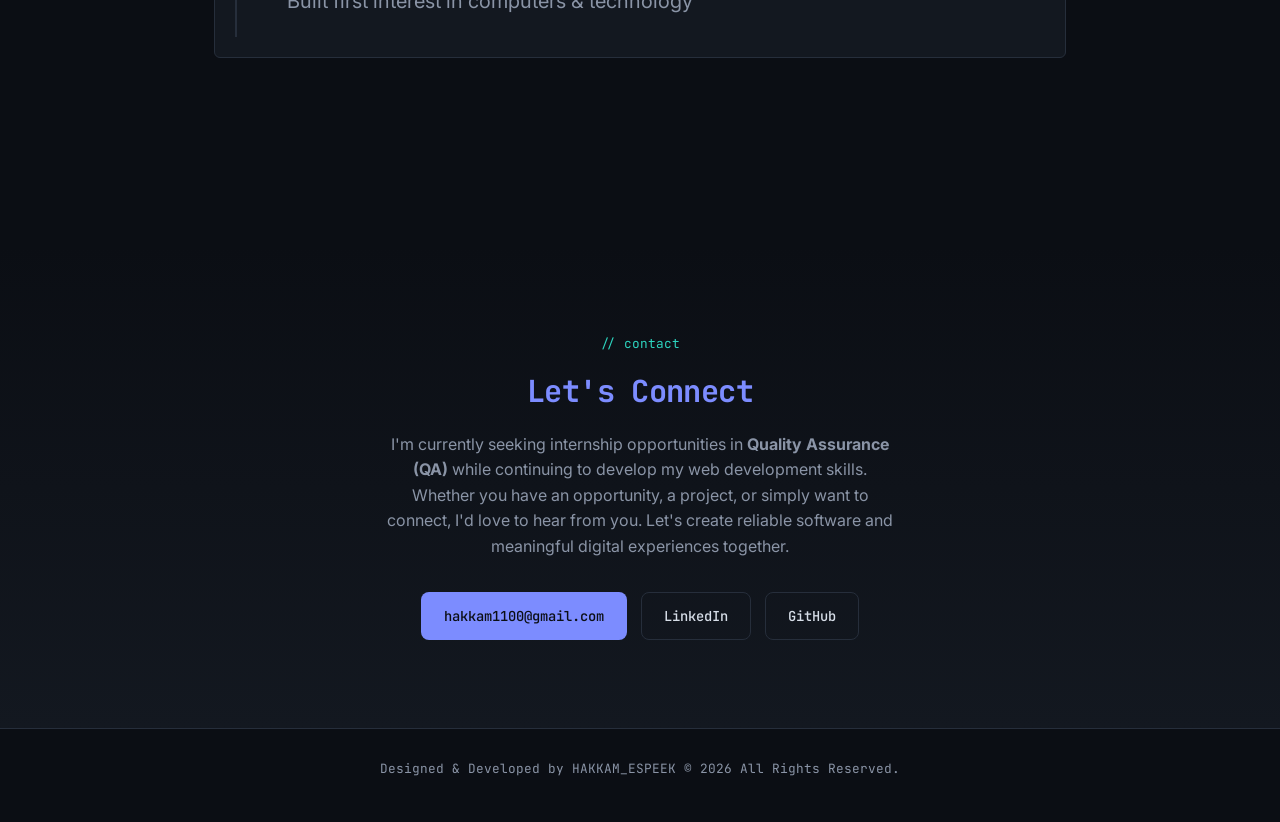
==== commit df52ed84: "link add" ====
--- a/index.html
+++ b/index.html
@@ -276,7 +276,7 @@
                 </div>
                 <br>
                 <div class="project-buttons">
-                    <a href="https://haksiyaoffical.netlify.app/ "target="_blank">Live Demo</a> |
+                    <a href="https://haksiyainnovationsofficial.netlify.app/ "target="_blank">Live Demo</a> |
                     <a href="https://github.com/codebyhakkam150/Haksiya_Innovations-update-version" target="_blank">GitHub</a> 
                 </div>
 
@@ -319,7 +319,7 @@
                 </div>
                 <br>
                 <div class="project-buttons">
-                    <a href="https://haksiyaofficialoldversion.netlify.app/ "target="_blank">Live Demo</a> |
+                    <a href="https://haksiyainnovationsofficial.github.io/ "target="_blank">Live Demo</a> |ggg
                     <a href="https://github.com/codebyhakkam150/Haksiya_Innovations-Old-version" target="_blank">GitHub</a> 
                 </div>
 
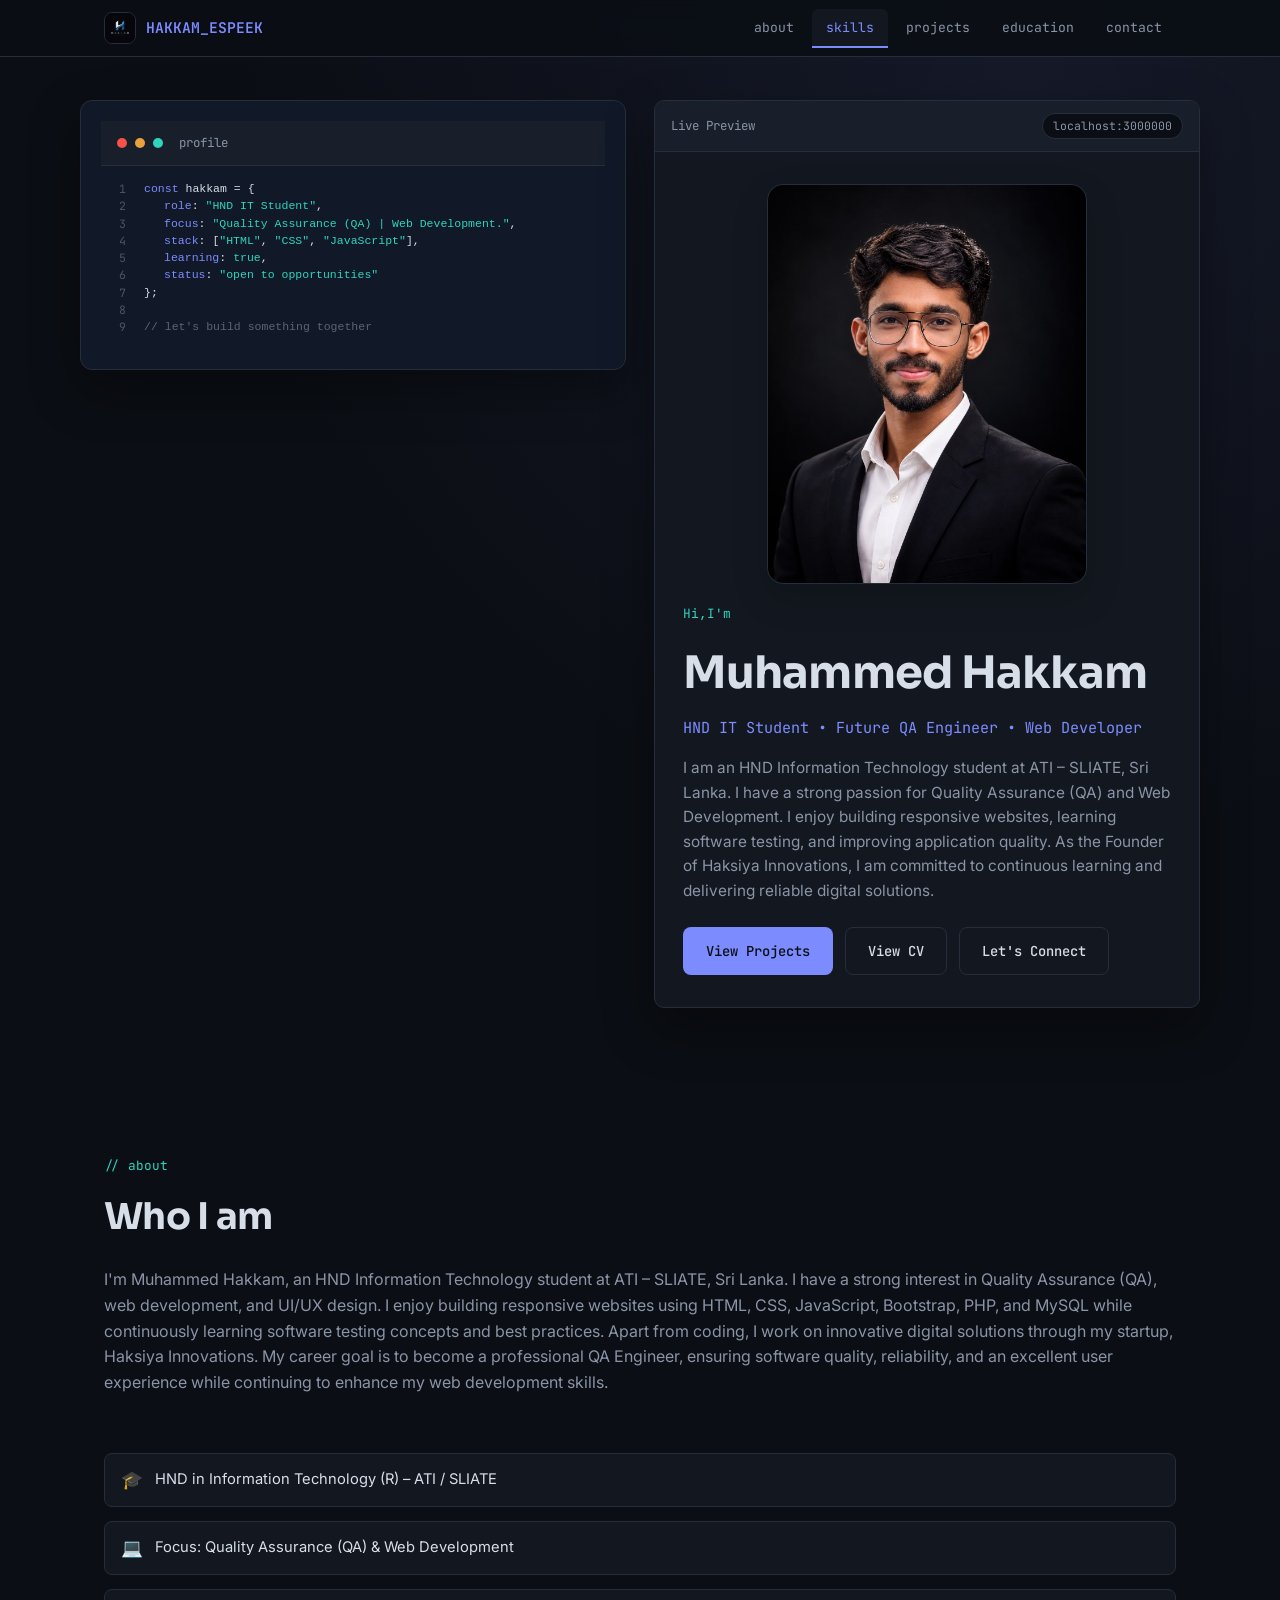
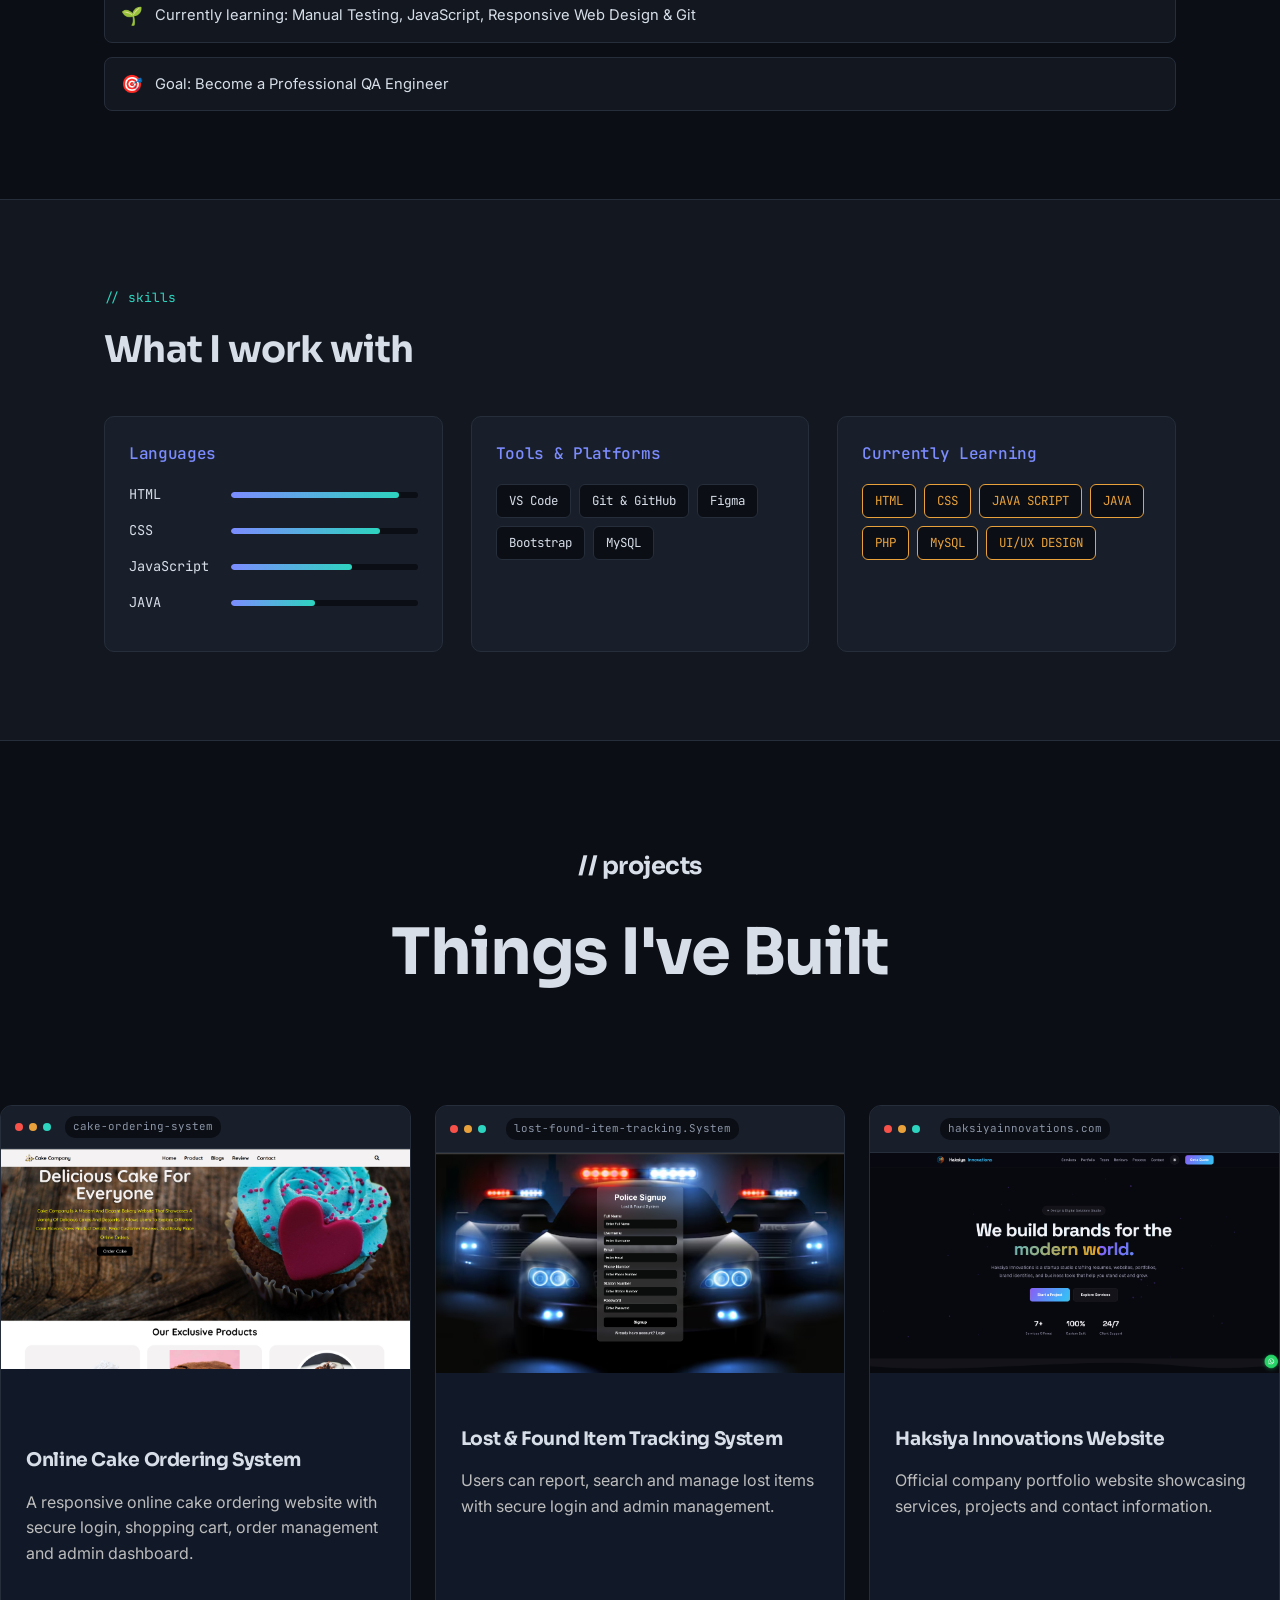
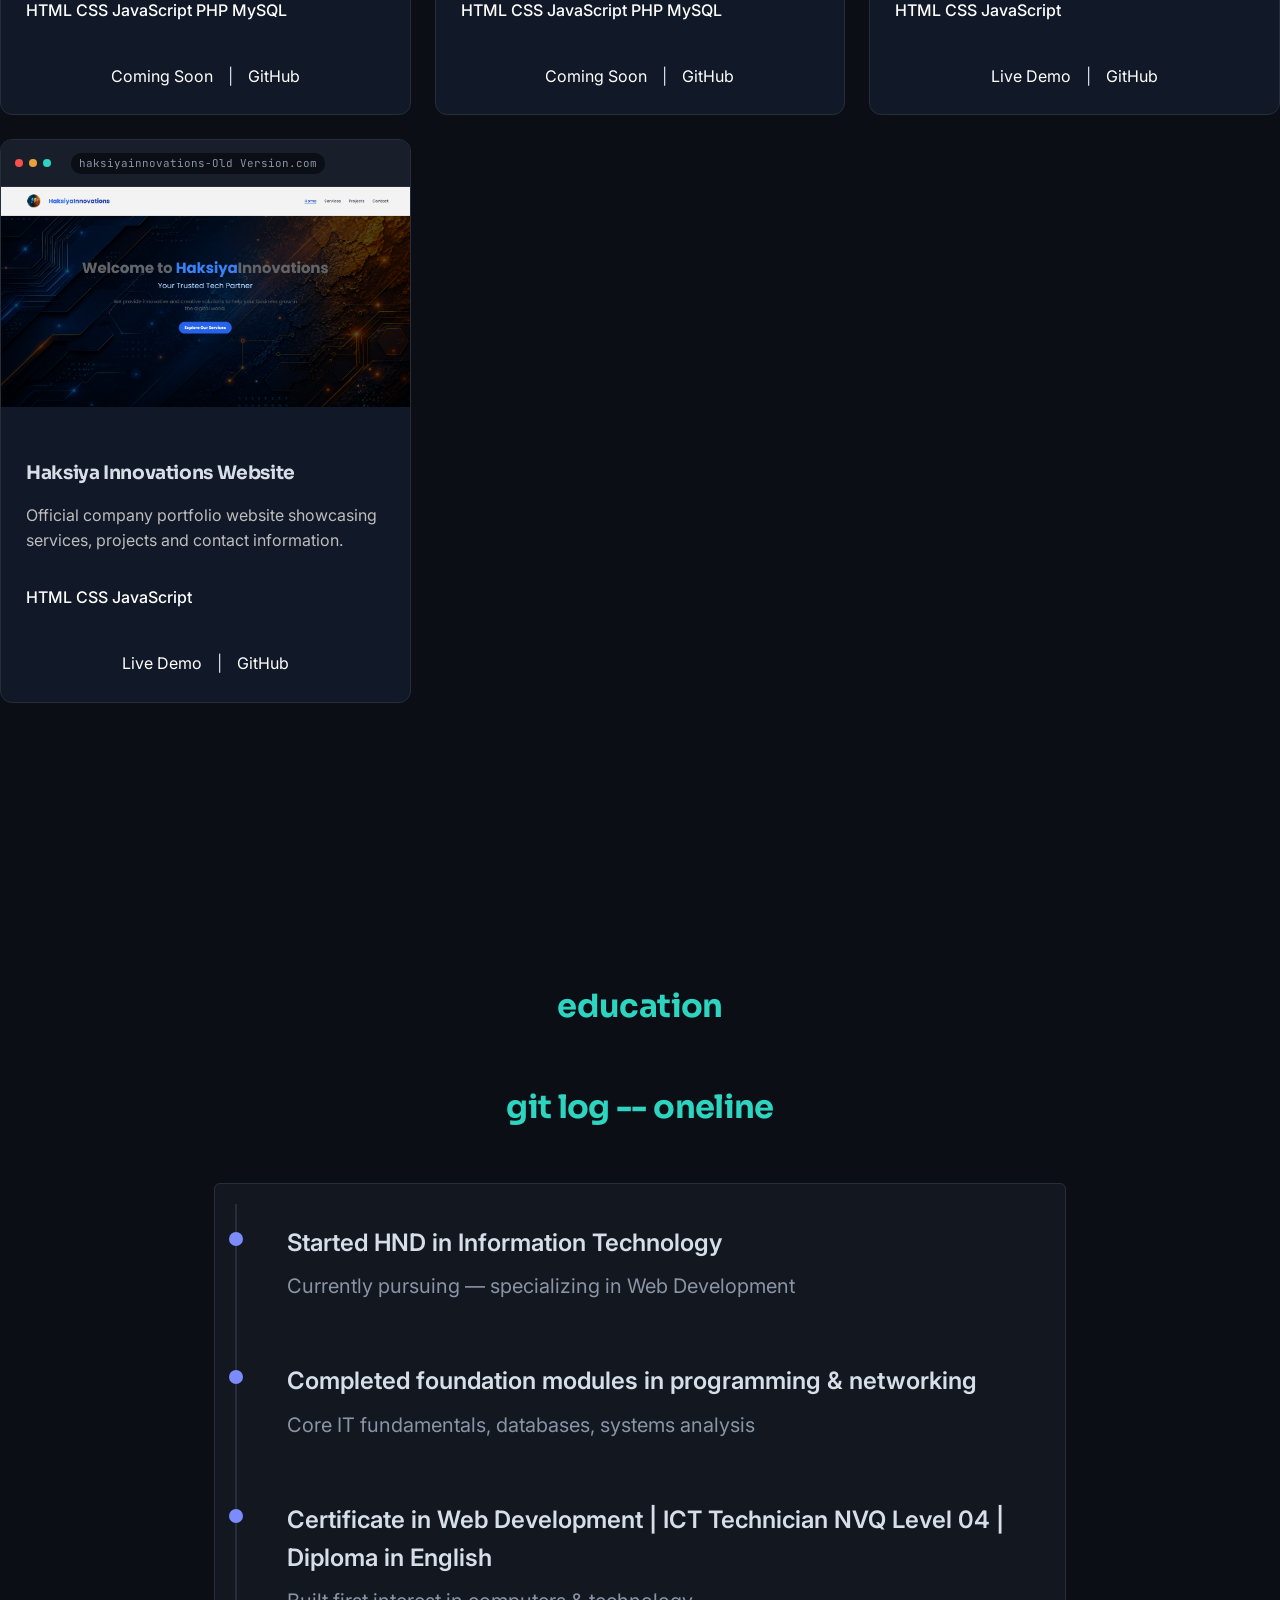
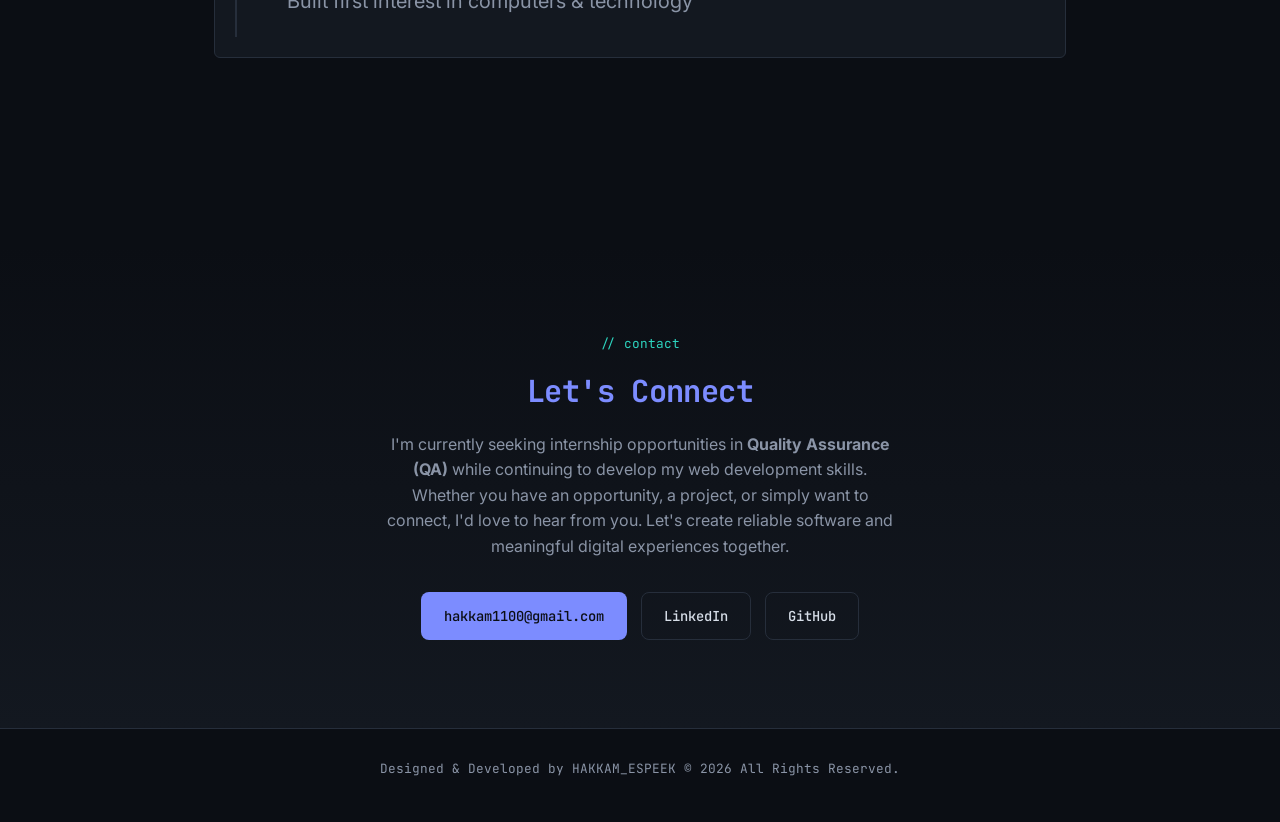
==== commit c1827a7a: "link add" ====
--- a/index.html
+++ b/index.html
@@ -319,7 +319,7 @@
                 </div>
                 <br>
                 <div class="project-buttons">
-                    <a href="https://haksiyainnovationsofficial.github.io/ "target="_blank">Live Demo</a> |ggg
+                    <a href="https://haksiyainnovationsofficial.github.io/ "target="_blank">Live Demo</a> |
                     <a href="https://github.com/codebyhakkam150/Haksiya_Innovations-Old-version" target="_blank">GitHub</a> 
                 </div>
 
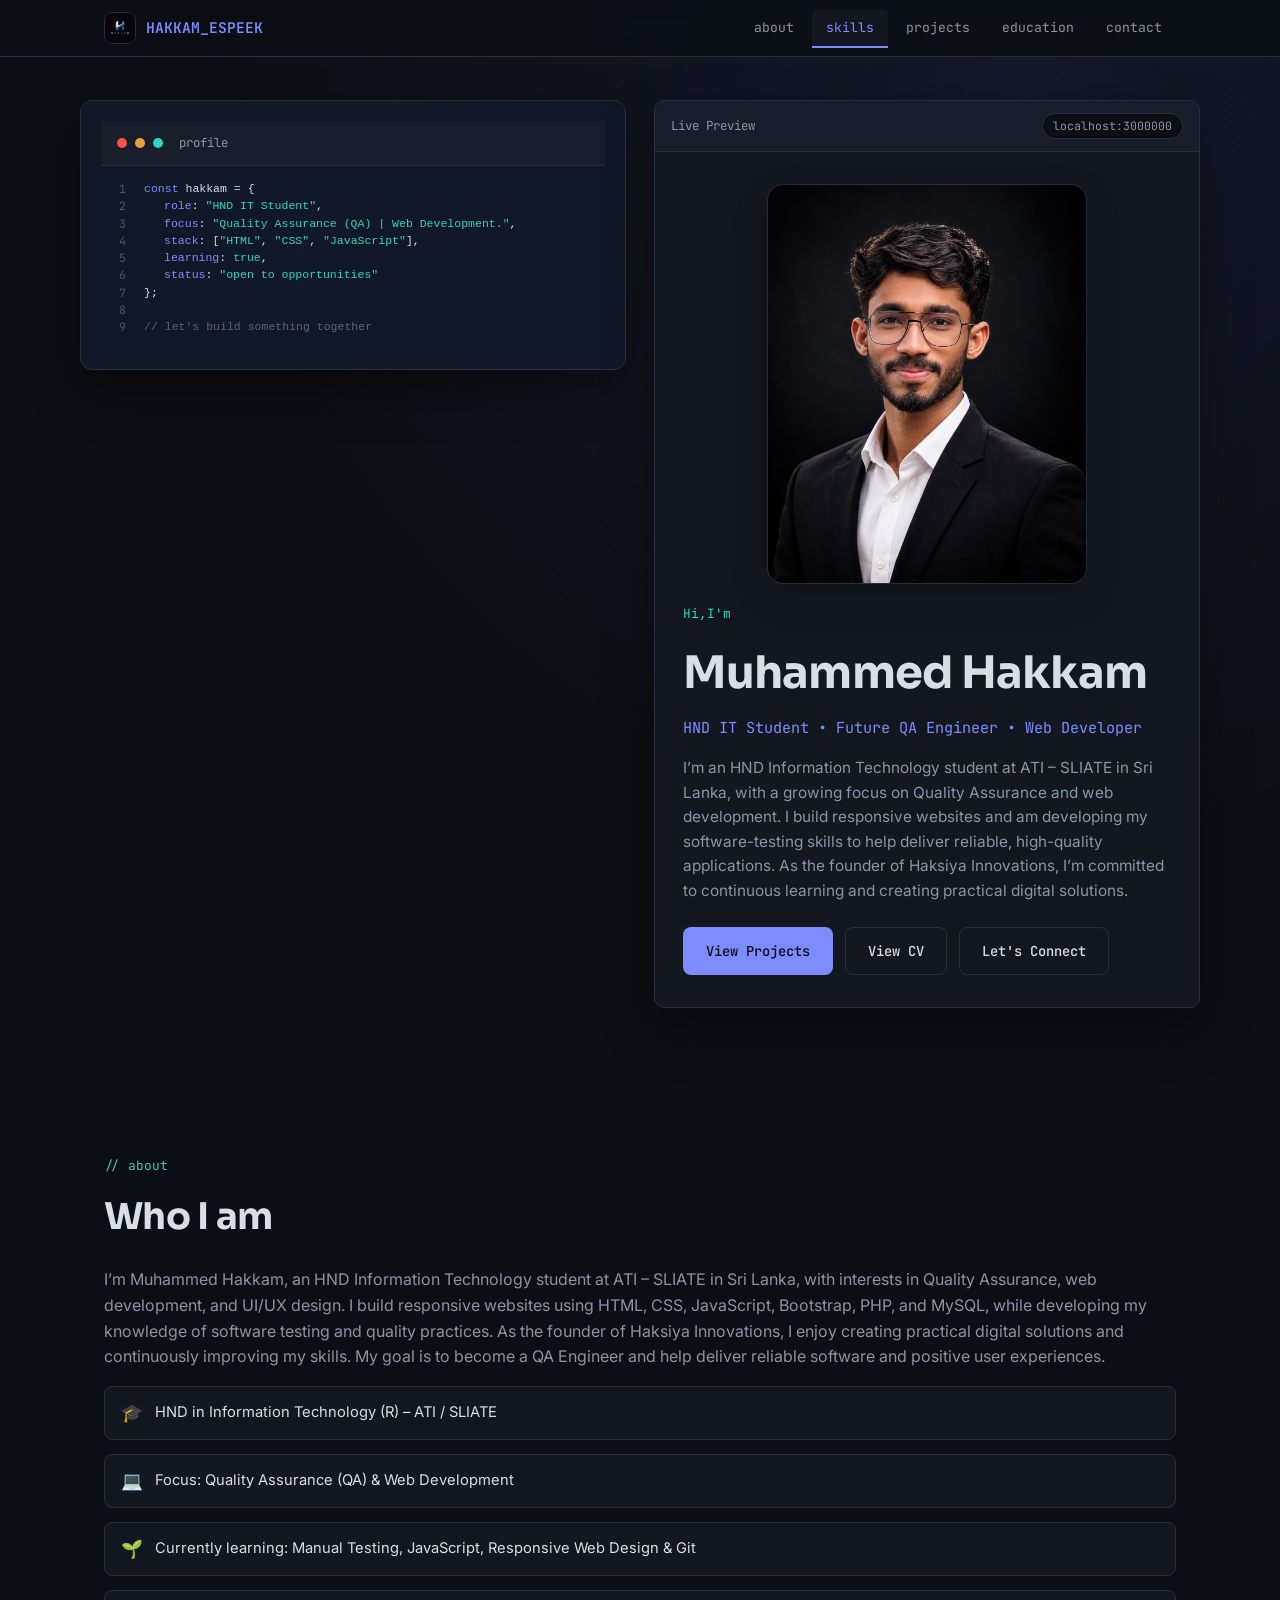
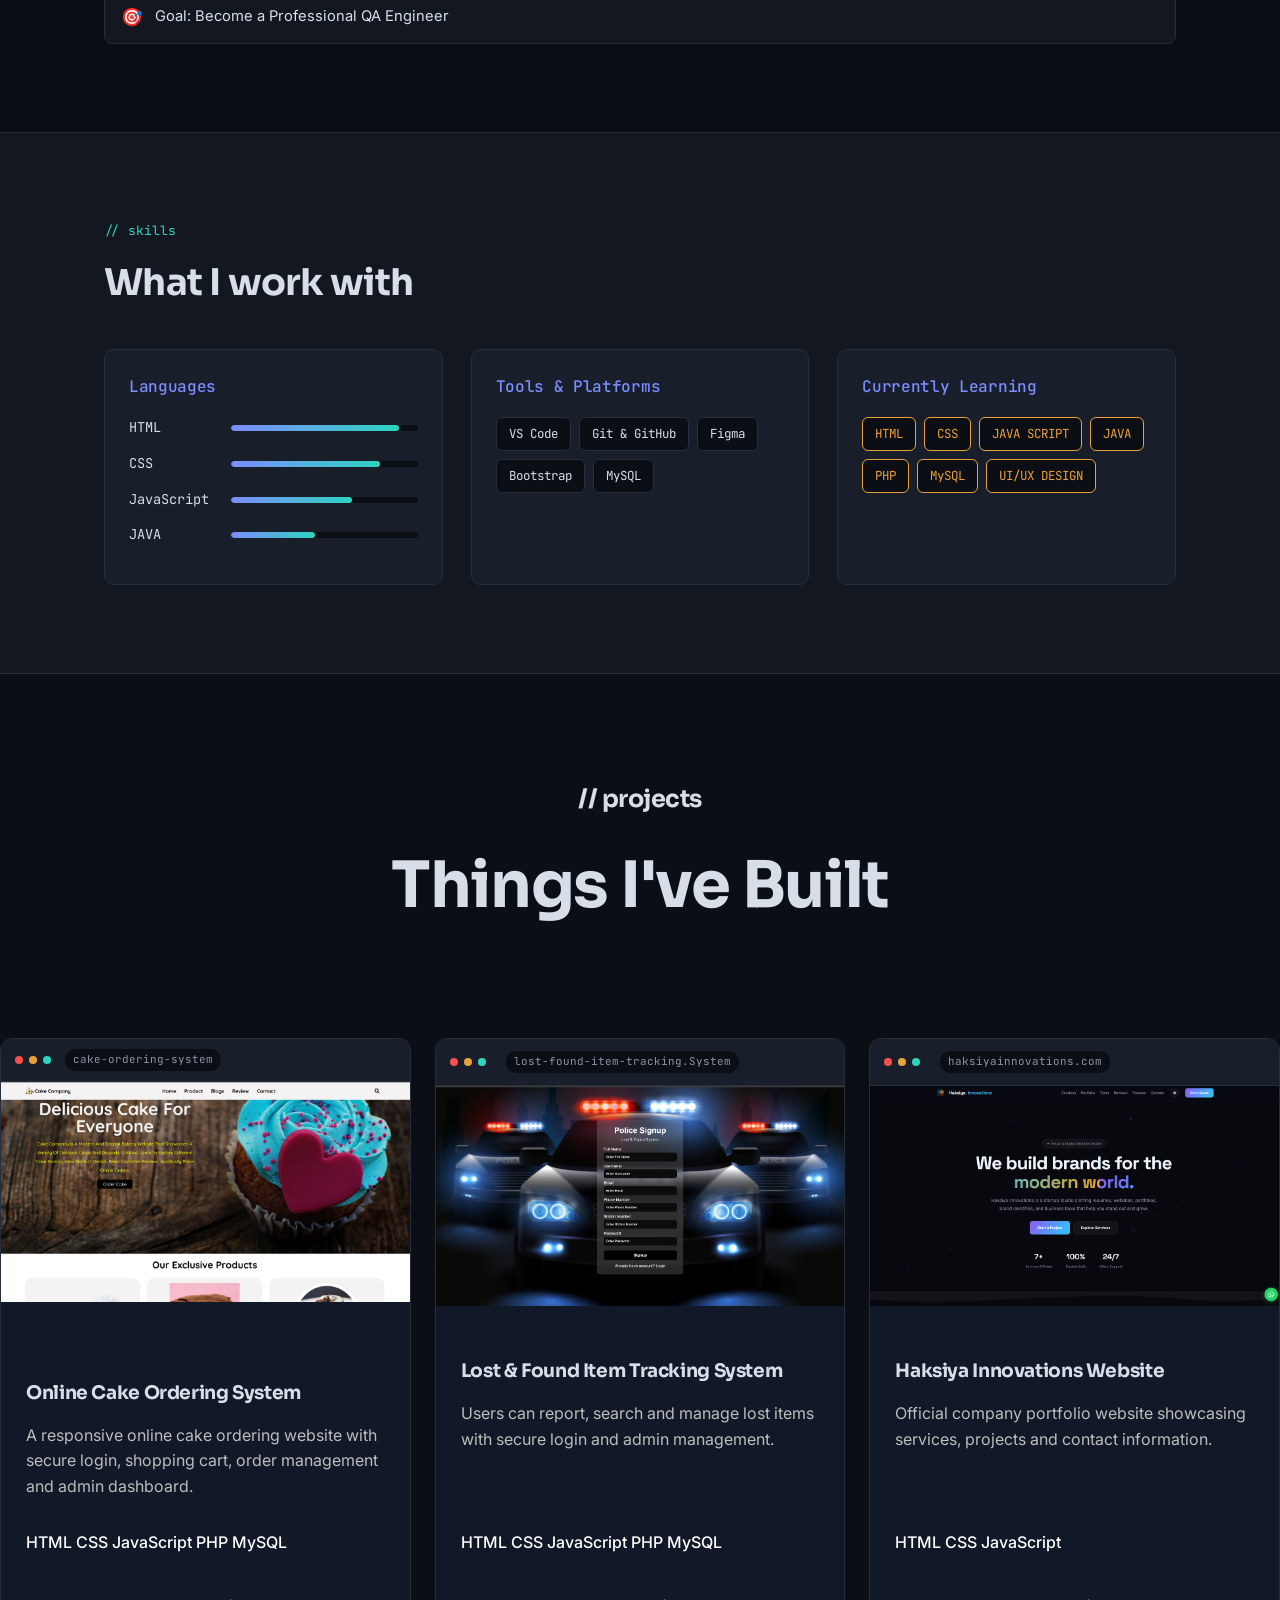
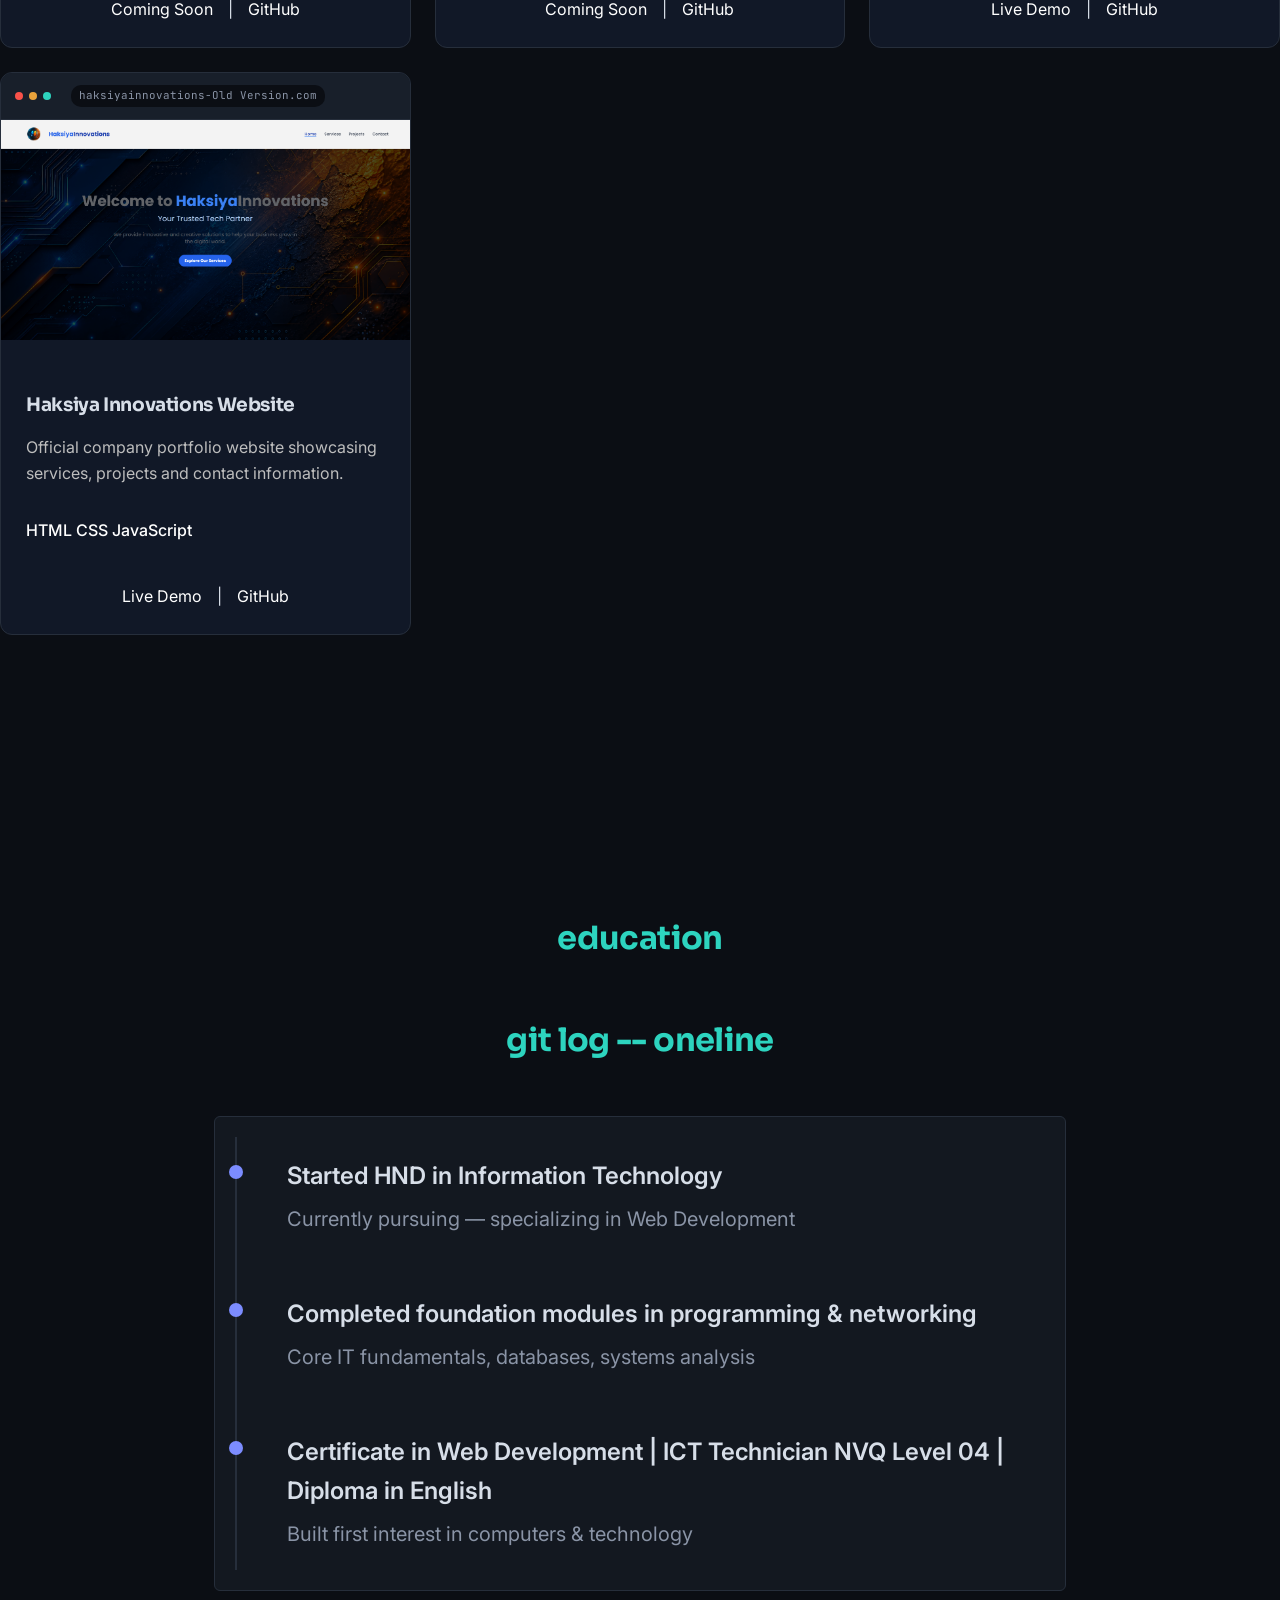
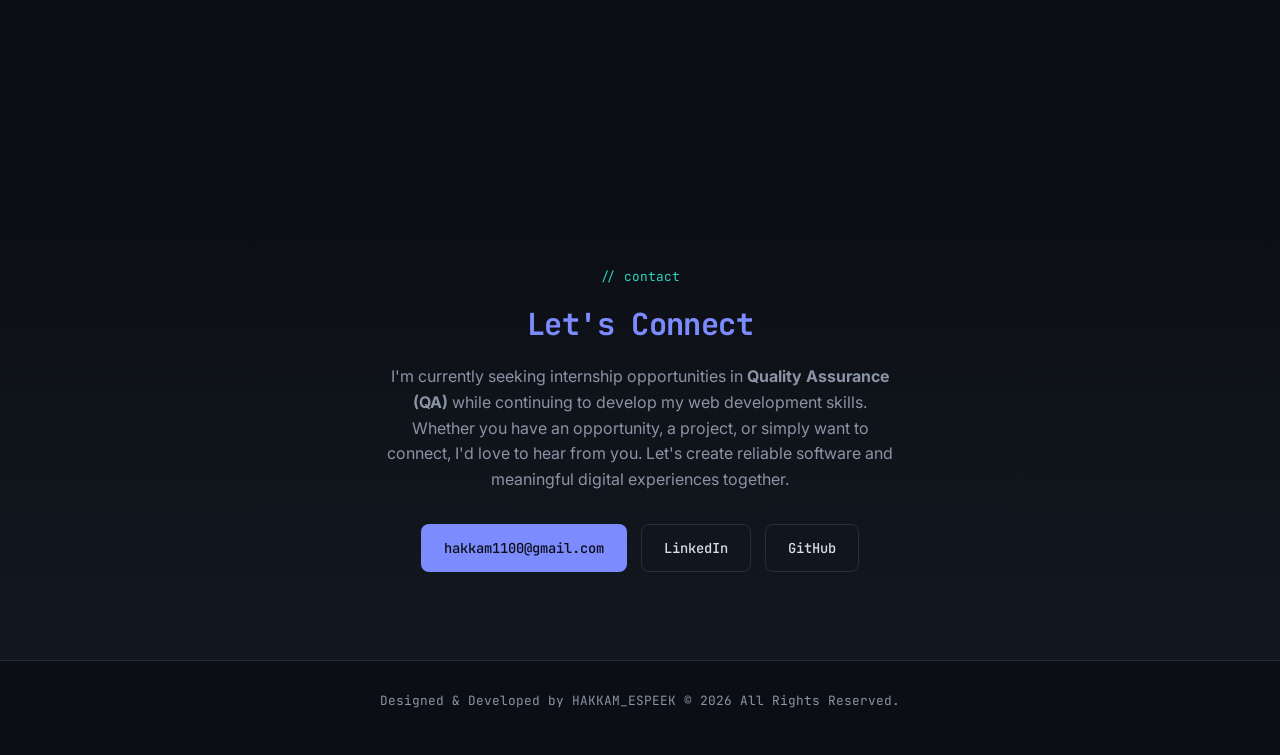
==== commit a008db2c: "some code change" ====
--- a/index.html
+++ b/index.html
@@ -60,11 +60,8 @@
 </p>
 
 <p class="hero-sub">
-      I am an HND Information Technology student at ATI – SLIATE, Sri Lanka. 
-      I have a strong passion for Quality Assurance (QA) and Web Development. 
-      I enjoy building responsive websites, learning software testing, and improving application quality. 
-      As the Founder of Haksiya Innovations, 
-      I am committed to continuous learning and delivering reliable digital solutions.</p>
+      I’m an HND Information Technology student at ATI – SLIATE in Sri Lanka, with a growing focus on Quality Assurance and web development. I build responsive websites and am developing my software-testing skills to help deliver reliable, high-quality applications. As the founder of Haksiya Innovations, I’m committed to continuous learning and creating practical digital solutions.
+</p>
      
       <div class="hero-actions">
         <a href="#projects" class="btn btn-primary">View Projects</a>
@@ -82,15 +79,8 @@
     <h2>Who I am</h2>
     <div class="about-grid">
         <p class="about-copy">
-
-          I'm Muhammed Hakkam, an HND Information Technology student at ATI – SLIATE, Sri Lanka.
-          I have a strong interest in Quality Assurance (QA), web development, and UI/UX design.
-          I enjoy building responsive websites using HTML, CSS, JavaScript, Bootstrap, PHP, and MySQL while continuously learning software testing concepts and best practices.
-          Apart from coding, I work on innovative digital solutions through my startup, Haksiya Innovations.
-          My career goal is to become a professional QA Engineer, ensuring software quality, reliability, and an excellent user experience while continuing to enhance my web development skills.
+          I’m Muhammed Hakkam, an HND Information Technology student at ATI – SLIATE in Sri Lanka, with interests in Quality Assurance, web development, and UI/UX design. I build responsive websites using HTML, CSS, JavaScript, Bootstrap, PHP, and MySQL, while developing my knowledge of software testing and quality practices. As the founder of Haksiya Innovations, I enjoy creating practical digital solutions and continuously improving my skills. My goal is to become a QA Engineer and help deliver reliable software and positive user experiences.
         </p>
-        <br>
-      </p>
       <div class="about-highlights">
         <div class="highlight"><span class="hl-icon">🎓</span><span>HND in Information Technology (R) – ATI / SLIATE</span></div>
         <div class="highlight"><span class="hl-icon">💻</span><span>Focus: Quality Assurance (QA) & Web Development</span></div>
@@ -276,7 +266,7 @@
                 </div>
                 <br>
                 <div class="project-buttons">
-                    <a href="https://haksiyainnovationsofficial.netlify.app/ "target="_blank">Live Demo</a> |
+                    <a href="https://haksiyainnovationsofficial.github.io/ "target="_blank">Live Demo</a> |
                     <a href="https://github.com/codebyhakkam150/Haksiya_Innovations-update-version" target="_blank">GitHub</a> 
                 </div>
 
@@ -319,7 +309,7 @@
                 </div>
                 <br>
                 <div class="project-buttons">
-                    <a href="https://haksiyainnovationsofficial.github.io/ "target="_blank">Live Demo</a> |
+                    <a href="https://haksiyaofficialoldversion.netlify.app/ "target="_blank">Live Demo</a> |
                     <a href="https://github.com/codebyhakkam150/Haksiya_Innovations-Old-version" target="_blank">GitHub</a> 
                 </div>
 
